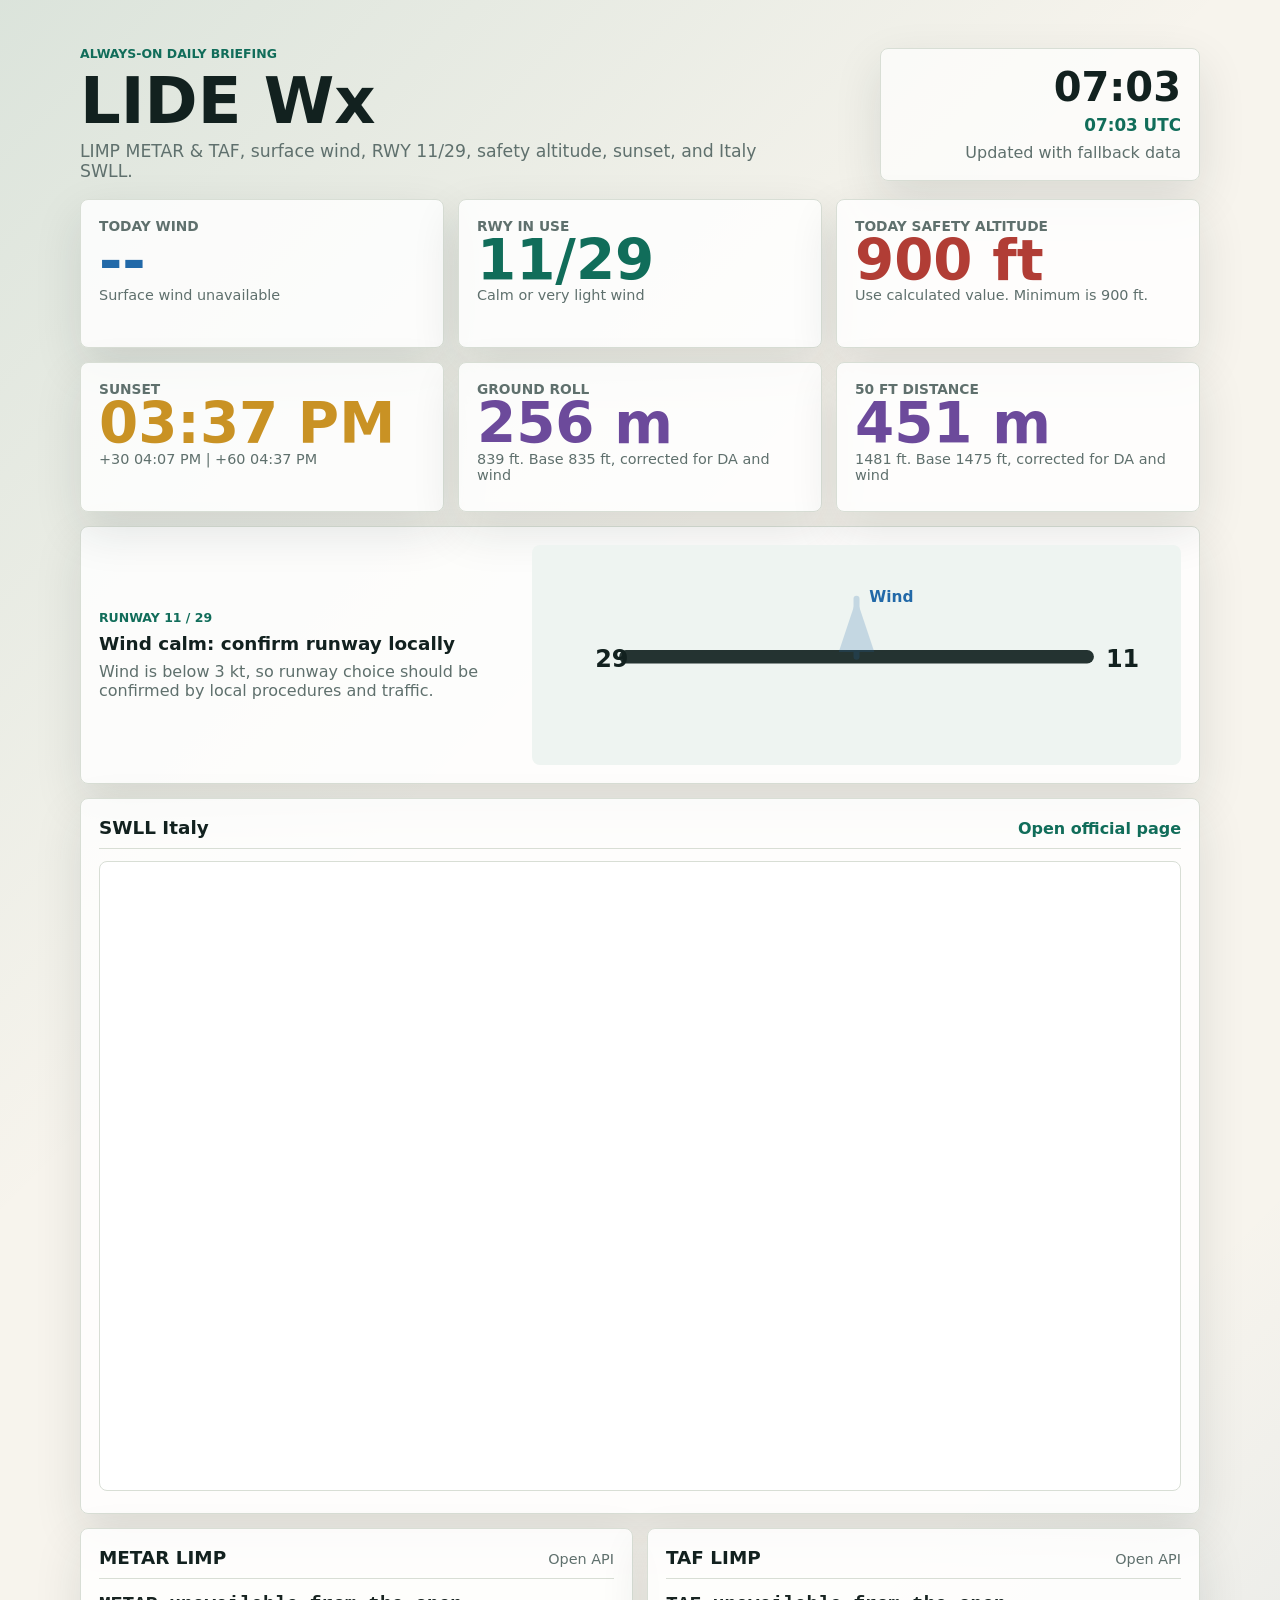
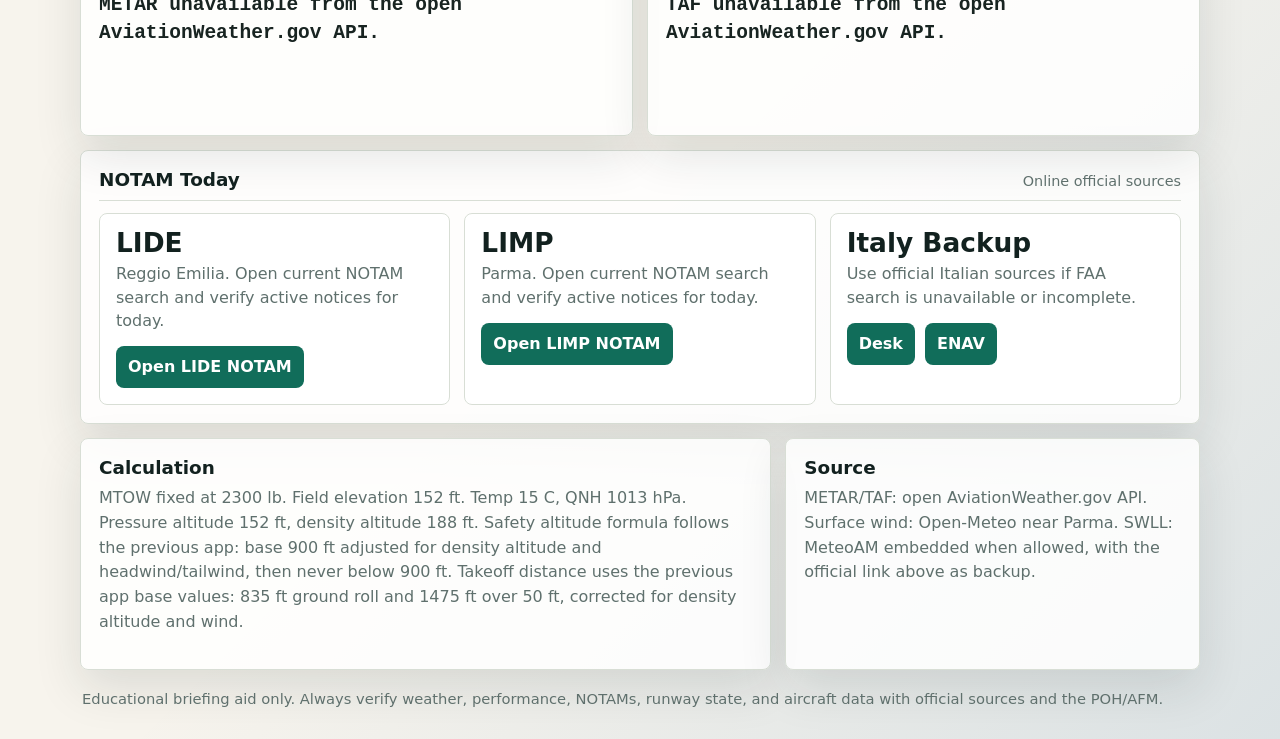
==== index.html @ b35f305c "Add files via upload" ====
<!doctype html>
<html lang="en">
<head>
  <meta charset="utf-8">
  <meta name="viewport" content="width=device-width, initial-scale=1">
  <title>LIDE Wx</title>
  <link rel="stylesheet" href="styles.css">
</head>
<body>
  <main class="app-shell">
    <header class="hero">
      <div>
        <p class="eyebrow">Always-on daily briefing</p>
        <h1>LIDE Wx</h1>
        <p class="subhead">LIMP METAR & TAF, surface wind, RWY 11/29, safety altitude, sunset, and Italy SWLL.</p>
      </div>
      <div class="status-panel" aria-live="polite">
        <span id="clock">--:--</span>
        <span id="utcClock">--:-- UTC</span>
        <span id="refreshStatus">Loading briefing...</span>
      </div>
    </header>

    <section class="tiles" aria-label="Main briefing data">
      <article class="tile wind-tile">
        <div class="tile-label">Today Wind</div>
        <div class="big-number" id="windValue">--</div>
        <div class="tile-detail" id="windDetail">Surface wind near Parma</div>
      </article>

      <article class="tile runway-tile">
        <div class="tile-label">RWY In Use</div>
        <div class="big-number" id="runwayValue">--</div>
        <div class="tile-detail" id="runwayDetail">Based on headwind component</div>
      </article>

      <article class="tile safety-tile">
        <div class="tile-label">Today Safety Altitude</div>
        <div class="big-number" id="safetyValue">--</div>
        <div class="tile-detail" id="safetyDetail">Minimum 900 ft AGL at MTOW</div>
      </article>

      <article class="tile sunset-tile">
        <div class="tile-label">Sunset</div>
        <div class="big-number" id="sunsetValue">--:--</div>
        <div class="tile-detail" id="sunsetDetail">LIDE local time</div>
      </article>

      <article class="tile distance-tile">
        <div class="tile-label">Ground Roll</div>
        <div class="big-number" id="groundRollValue">--</div>
        <div class="tile-detail" id="groundRollDetail">Corrected takeoff roll</div>
      </article>

      <article class="tile distance-tile">
        <div class="tile-label">50 ft Distance</div>
        <div class="big-number" id="fiftyFtValue">--</div>
        <div class="tile-detail" id="fiftyFtDetail">Corrected obstacle distance</div>
      </article>
    </section>

    <section class="runway-band" aria-label="Runway wind visual">
      <div class="runway-copy">
        <p class="eyebrow">Runway 11 / 29</p>
        <h2 id="runwayAdvice">Waiting for wind</h2>
        <p id="componentText">Headwind and crosswind components will appear here.</p>
      </div>
      <svg class="runway-svg" viewBox="0 0 760 220" role="img" aria-labelledby="runwaySvgTitle">
        <title id="runwaySvgTitle">Runway 11 and 29 orientation diagram</title>
        <defs>
          <marker id="arrow" markerWidth="12" markerHeight="12" refX="9" refY="3" orient="auto" markerUnits="strokeWidth">
            <path d="M0,0 L0,6 L9,3 z"></path>
          </marker>
        </defs>
        <line class="runway-line" x1="110" y1="112" x2="650" y2="112"></line>
        <text class="runway-end" x="74" y="124">29</text>
        <text class="runway-end" x="672" y="124">11</text>
        <line class="wind-arrow" id="windArrow" x1="380" y1="112" x2="380" y2="44"></line>
        <text class="wind-label" id="windSvgLabel" x="395" y="48">Wind</text>
      </svg>
    </section>

    <section class="swll-panel" aria-label="SWLL Italy">
      <div class="panel-header">
        <h2>SWLL Italy</h2>
        <a href="https://www.meteoam.it/it/swll" target="_blank" rel="noopener">Open official page</a>
      </div>
      <iframe
        id="swllFrame"
        title="MeteoAM SWLL Italy"
        src="https://www.meteoam.it/it/swll"
        loading="lazy"
      ></iframe>
    </section>

    <section class="weather-grid">
      <article class="weather-panel">
        <div class="panel-header">
          <h2>METAR LIMP</h2>
          <span id="metarAge">Open API</span>
        </div>
        <pre id="metarText">Loading METAR...</pre>
      </article>

      <article class="weather-panel">
        <div class="panel-header">
          <h2>TAF LIMP</h2>
          <span id="tafAge">Open API</span>
        </div>
        <pre id="tafText">Loading TAF...</pre>
      </article>
    </section>

    <section class="notam-panel" aria-label="NOTAM LIDE and LIMP">
      <div class="panel-header">
        <h2>NOTAM Today</h2>
        <span id="notamUpdated">Online official sources</span>
      </div>
      <div class="notam-grid">
        <article class="notam-card">
          <h3>LIDE</h3>
          <p>Reggio Emilia. Open current NOTAM search and verify active notices for today.</p>
          <a href="https://notams.aim.faa.gov/notamSearch/?actionType=notamRetrievalByICAOs&formatType=ICAO&method=displayByICAOs&reportType=REPORT&retrieveLocId=LIDE" target="_blank" rel="noopener">Open LIDE NOTAM</a>
        </article>
        <article class="notam-card">
          <h3>LIMP</h3>
          <p>Parma. Open current NOTAM search and verify active notices for today.</p>
          <a href="https://notams.aim.faa.gov/notamSearch/?actionType=notamRetrievalByICAOs&formatType=ICAO&method=displayByICAOs&reportType=REPORT&retrieveLocId=LIMP" target="_blank" rel="noopener">Open LIMP NOTAM</a>
        </article>
        <article class="notam-card">
          <h3>Italy Backup</h3>
          <p>Use official Italian sources if FAA search is unavailable or incomplete.</p>
          <div class="link-row">
            <a href="https://www.deskaeronautico.it/cerca-notam/" target="_blank" rel="noopener">Desk</a>
            <a href="https://www.enav.it" target="_blank" rel="noopener">ENAV</a>
          </div>
        </article>
      </div>
    </section>

    <section class="details">
      <article>
        <h2>Calculation</h2>
        <p id="calcText">Waiting for weather data.</p>
      </article>
      <article>
        <h2>Source</h2>
        <p>METAR/TAF: open AviationWeather.gov API. Surface wind: Open-Meteo near Parma. SWLL: MeteoAM embedded when allowed, with the official link above as backup.</p>
      </article>
    </section>

    <footer>
      Educational briefing aid only. Always verify weather, performance, NOTAMs, runway state, and aircraft data with official sources and the POH/AFM.
    </footer>
  </main>

  <script src="app.js"></script>
</body>
</html>
---- styles.css ----
:root {
  color-scheme: light;
  --ink: #12211f;
  --muted: #5f706d;
  --paper: #f7f4ed;
  --panel: #ffffff;
  --line: #d8ded5;
  --green: #116d5a;
  --blue: #2269a8;
  --red: #b13d35;
  --gold: #c99224;
  --shadow: 0 18px 48px rgba(27, 43, 40, 0.12);
}

* {
  box-sizing: border-box;
}

body {
  margin: 0;
  min-height: 100vh;
  background:
    linear-gradient(135deg, rgba(17, 109, 90, 0.12), transparent 34%),
    linear-gradient(315deg, rgba(34, 105, 168, 0.13), transparent 32%),
    var(--paper);
  color: var(--ink);
  font-family: Inter, ui-sans-serif, system-ui, -apple-system, BlinkMacSystemFont, "Segoe UI", sans-serif;
}

.app-shell {
  width: min(1120px, calc(100% - 28px));
  margin: 0 auto;
  padding: 22px 0 28px;
}

.hero {
  min-height: 128px;
  display: grid;
  grid-template-columns: 1fr minmax(230px, 320px);
  gap: 18px;
  align-items: end;
  padding: 24px 0 18px;
}

.eyebrow {
  margin: 0 0 8px;
  color: var(--green);
  font-size: 0.78rem;
  font-weight: 800;
  letter-spacing: 0;
  text-transform: uppercase;
}

h1,
h2,
p {
  margin-top: 0;
}

h1 {
  margin-bottom: 8px;
  font-size: clamp(2.1rem, 5vw, 4.4rem);
  line-height: 1;
  letter-spacing: 0;
}

h2 {
  margin-bottom: 8px;
  font-size: 1.15rem;
}

.subhead {
  max-width: 690px;
  margin-bottom: 0;
  color: var(--muted);
  font-size: 1.08rem;
}

.status-panel {
  display: grid;
  gap: 8px;
  justify-items: end;
  padding: 18px;
  border: 1px solid var(--line);
  border-radius: 8px;
  background: rgba(255, 255, 255, 0.68);
  box-shadow: var(--shadow);
}

#clock {
  font-size: 2.5rem;
  font-weight: 850;
  line-height: 1;
}

#utcClock {
  color: var(--green);
  font-size: 1.05rem;
  font-weight: 850;
}

#refreshStatus {
  color: var(--muted);
  text-align: right;
}

.tiles {
  display: grid;
  grid-template-columns: repeat(3, minmax(0, 1fr));
  gap: 14px;
}

.tile,
.weather-panel,
.details article,
.runway-band,
.swll-panel {
  border: 1px solid var(--line);
  border-radius: 8px;
  background: rgba(255, 255, 255, 0.84);
  box-shadow: var(--shadow);
}

.tile {
  min-height: 148px;
  display: grid;
  align-content: space-between;
  padding: 18px;
  overflow-wrap: anywhere;
}

.tile-label {
  color: var(--muted);
  font-size: 0.86rem;
  font-weight: 800;
  text-transform: uppercase;
}

.big-number,
.big-link {
  display: block;
  color: var(--ink);
  font-size: clamp(2.4rem, 4.4vw, 4.15rem);
  font-weight: 900;
  line-height: 0.95;
  letter-spacing: 0;
  text-decoration: none;
  white-space: nowrap;
  overflow-wrap: normal;
}

.wind-tile .big-number {
  color: var(--blue);
}

.runway-tile .big-number {
  color: var(--green);
}

.safety-tile .big-number {
  color: var(--red);
}

.sunset-tile .big-number {
  color: var(--gold);
}

.distance-tile .big-number {
  color: #6c4a9b;
  font-size: clamp(2.4rem, 4.4vw, 4.15rem);
}

.tile-detail {
  min-height: 42px;
  color: var(--muted);
  font-size: 0.9rem;
}

.runway-band {
  display: grid;
  grid-template-columns: minmax(260px, 0.78fr) 1.22fr;
  gap: 18px;
  align-items: center;
  margin-top: 14px;
  padding: 18px;
}

.runway-copy p:last-child {
  margin-bottom: 0;
  color: var(--muted);
}

.runway-svg {
  width: 100%;
  height: 220px;
  border-radius: 8px;
  background: #eef4f1;
}

.runway-line {
  stroke: #243331;
  stroke-width: 16;
  stroke-linecap: round;
}

.runway-end {
  fill: var(--ink);
  font-size: 28px;
  font-weight: 900;
}

.wind-arrow {
  stroke: var(--blue);
  stroke-width: 7;
  stroke-linecap: round;
  marker-end: url(#arrow);
  transform-origin: 380px 112px;
  transition: transform 180ms ease, opacity 180ms ease;
}

.wind-label {
  fill: var(--blue);
  font-size: 18px;
  font-weight: 850;
}

#arrow path {
  fill: var(--blue);
}

.weather-grid {
  display: grid;
  grid-template-columns: 1fr 1fr;
  gap: 14px;
  margin-top: 14px;
}

.weather-panel,
.swll-panel,
.notam-panel {
  padding: 18px;
  min-width: 0;
}

.swll-panel,
.notam-panel {
  margin-top: 14px;
}

.notam-panel,
.notam-card {
  border: 1px solid var(--line);
  border-radius: 8px;
  background: rgba(255, 255, 255, 0.84);
  box-shadow: var(--shadow);
}

.notam-grid {
  display: grid;
  grid-template-columns: repeat(3, minmax(0, 1fr));
  gap: 14px;
}

.notam-card {
  padding: 16px;
  box-shadow: none;
}

.notam-card h3 {
  margin: 0 0 6px;
  font-size: 1.65rem;
  line-height: 1;
}

.notam-card p {
  margin-bottom: 14px;
  color: var(--muted);
  line-height: 1.45;
}

.notam-card a {
  display: inline-flex;
  min-height: 42px;
  align-items: center;
  justify-content: center;
  padding: 9px 12px;
  border-radius: 8px;
  background: var(--green);
  color: #fff;
  font-weight: 850;
  text-decoration: none;
}

.link-row {
  display: flex;
  flex-wrap: wrap;
  gap: 10px;
}

.panel-header {
  display: flex;
  align-items: baseline;
  justify-content: space-between;
  gap: 12px;
  border-bottom: 1px solid var(--line);
  padding-bottom: 10px;
  margin-bottom: 12px;
}

.panel-header h2 {
  margin: 0;
}

.panel-header span {
  color: var(--muted);
  font-size: 0.9rem;
  white-space: nowrap;
}

.panel-header a {
  color: var(--green);
  font-weight: 800;
  text-decoration: none;
  white-space: nowrap;
}

iframe {
  width: 100%;
  height: min(70vh, 720px);
  border: 1px solid var(--line);
  border-radius: 8px;
  background: #fff;
}

pre {
  min-height: 126px;
  margin: 0;
  color: #182421;
  font: 800 1.22rem/1.45 ui-monospace, SFMono-Regular, Menlo, Consolas, monospace;
  white-space: pre-wrap;
  overflow-wrap: anywhere;
}

.details {
  display: grid;
  grid-template-columns: 1.25fr 0.75fr;
  gap: 14px;
  margin-top: 14px;
}

.details article {
  padding: 18px;
}

.details p,
footer {
  color: var(--muted);
  line-height: 1.55;
}

footer {
  padding: 18px 2px 0;
  font-size: 0.92rem;
}

@media (max-width: 920px) {
  .hero,
  .runway-band,
  .weather-grid,
  .details,
  .notam-grid {
    grid-template-columns: 1fr;
  }

  .status-panel {
    justify-items: start;
  }

  #refreshStatus {
    text-align: left;
  }

  .tiles {
    grid-template-columns: repeat(2, minmax(0, 1fr));
  }
}

@media (max-width: 560px) {
  .app-shell {
    width: min(100% - 18px, 1180px);
    padding-top: 12px;
  }

  .tiles {
    grid-template-columns: 1fr;
  }

  .tile {
    min-height: 158px;
  }

  pre {
    font-size: 1rem;
  }
}
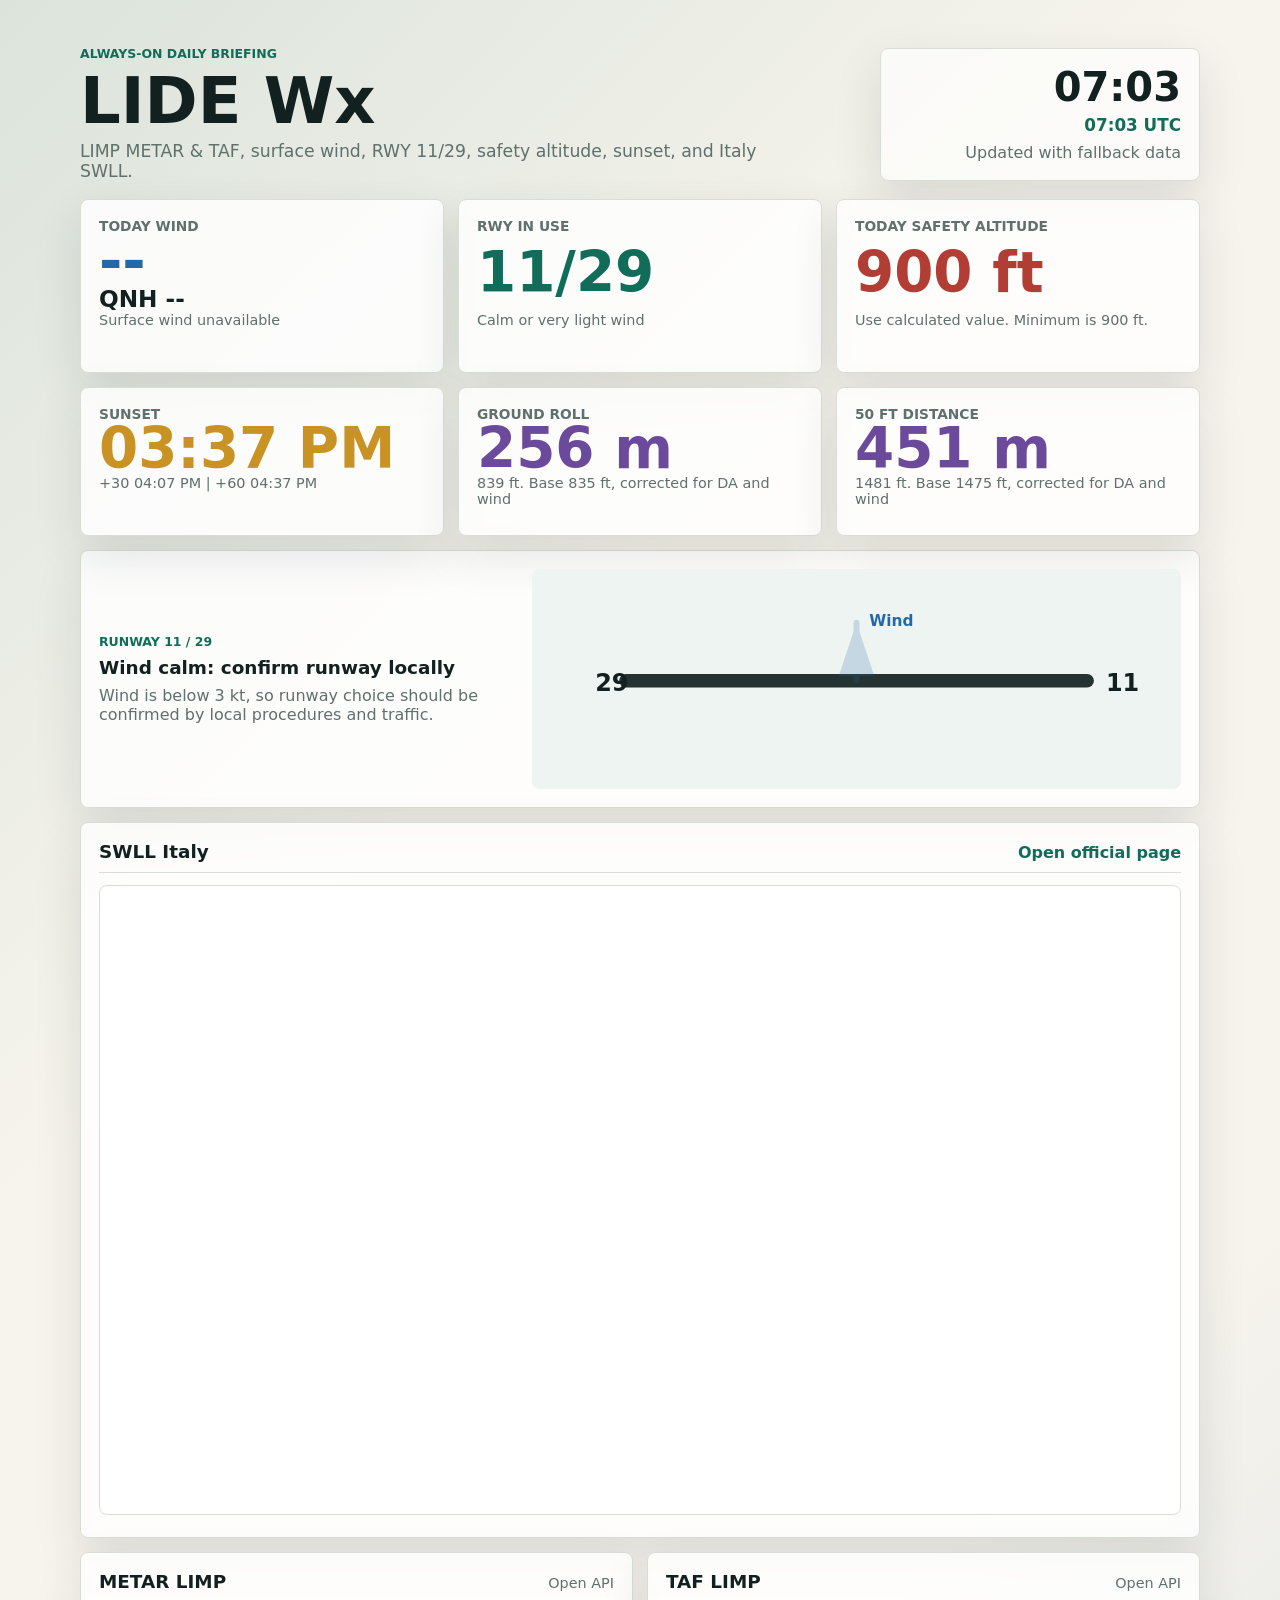
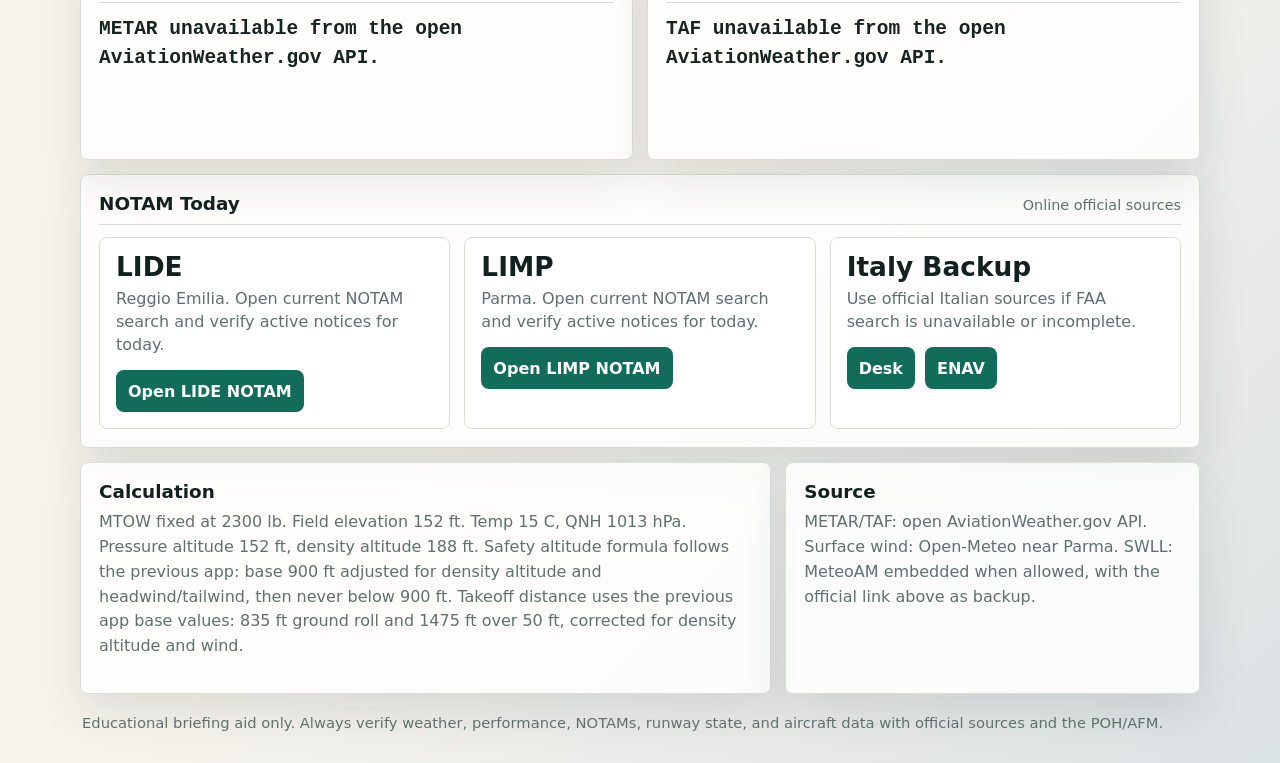
==== commit 909430c9: "Add files via upload" ====
--- a/index.html
+++ b/index.html
@@ -25,6 +25,7 @@
       <article class="tile wind-tile">
         <div class="tile-label">Today Wind</div>
         <div class="big-number" id="windValue">--</div>
+        <div class="qnh-line" id="qnhValue">QNH --</div>
         <div class="tile-detail" id="windDetail">Surface wind near Parma</div>
       </article>
 
--- a/styles.css
+++ b/styles.css
@@ -153,6 +153,13 @@
   color: var(--blue);
 }
 
+.qnh-line {
+  color: var(--ink);
+  font-size: 1.45rem;
+  font-weight: 900;
+  line-height: 1.05;
+}
+
 .runway-tile .big-number {
   color: var(--green);
 }
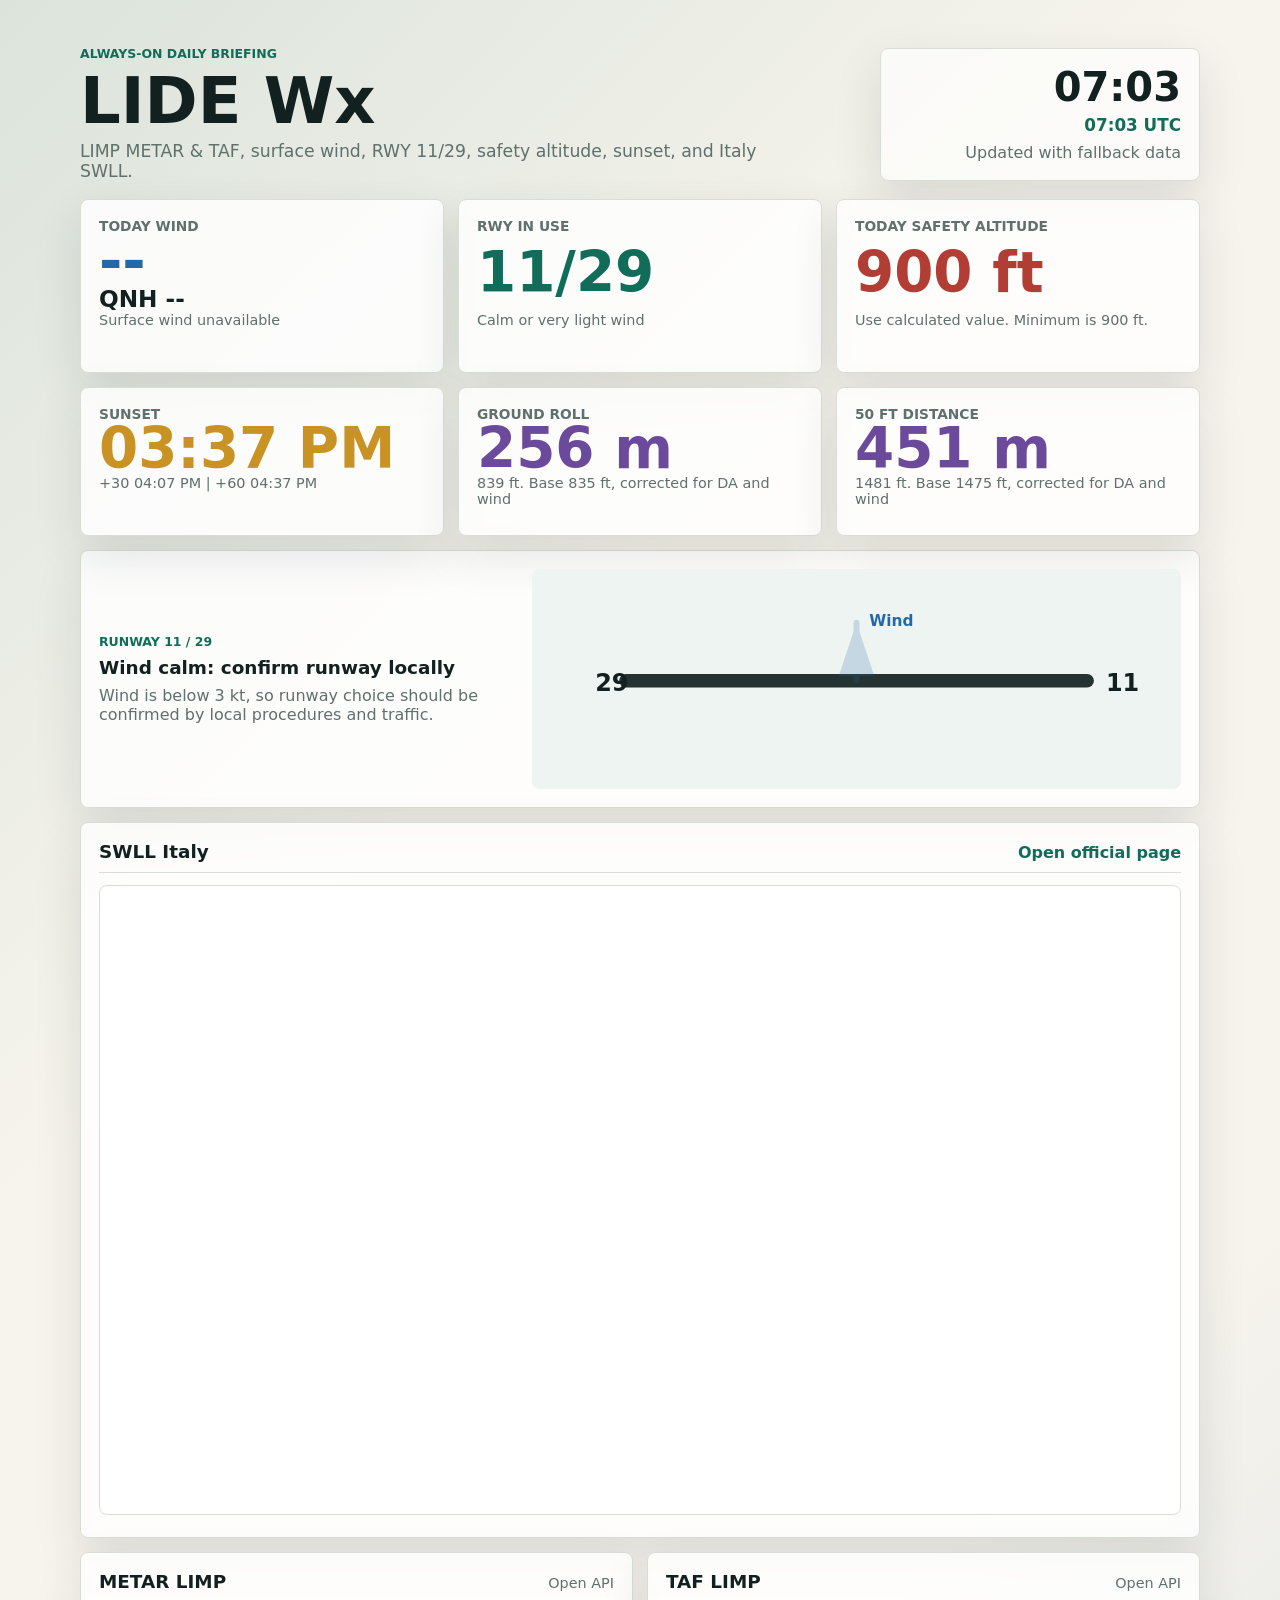
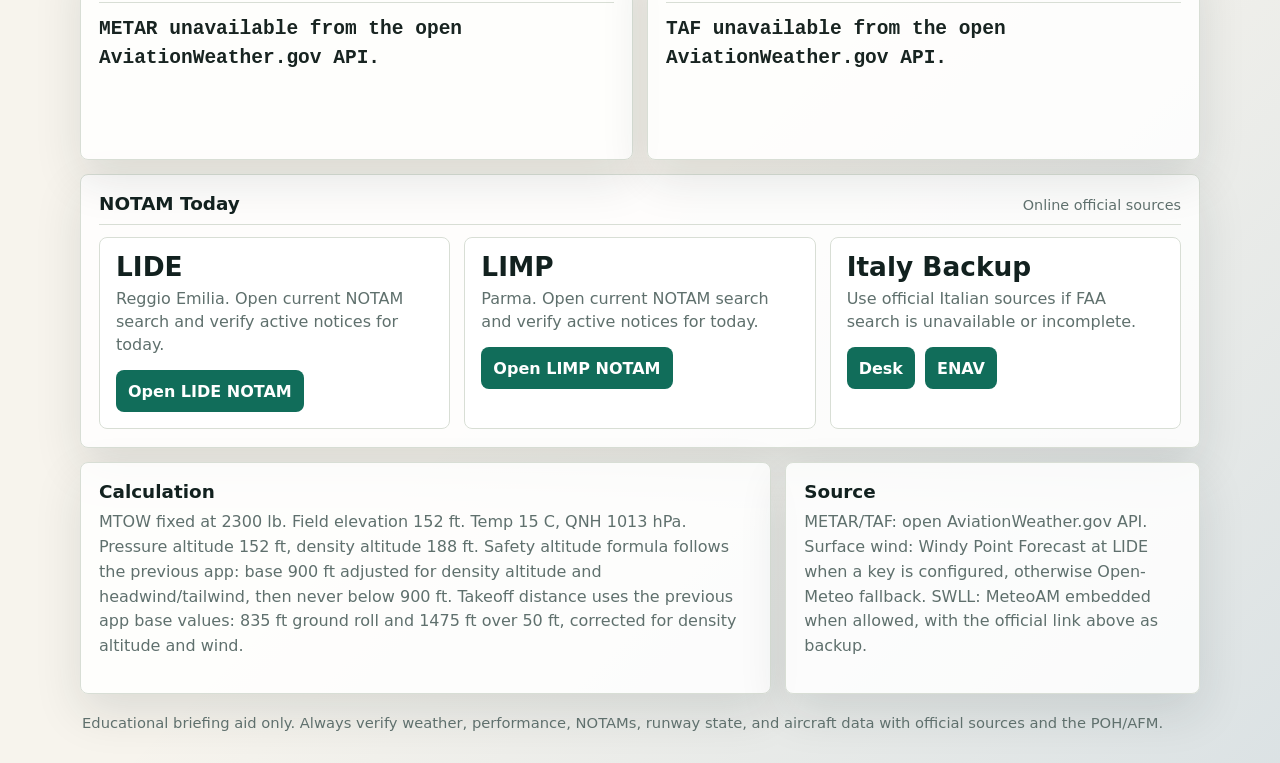
==== commit 609073c5: "Add files via upload" ====
--- a/index.html
+++ b/index.html
@@ -26,7 +26,7 @@
         <div class="tile-label">Today Wind</div>
         <div class="big-number" id="windValue">--</div>
         <div class="qnh-line" id="qnhValue">QNH --</div>
-        <div class="tile-detail" id="windDetail">Surface wind near Parma</div>
+        <div class="tile-detail" id="windDetail">Surface wind at LIDE</div>
       </article>
 
       <article class="tile runway-tile">
@@ -146,7 +146,7 @@
       </article>
       <article>
         <h2>Source</h2>
-        <p>METAR/TAF: open AviationWeather.gov API. Surface wind: Open-Meteo near Parma. SWLL: MeteoAM embedded when allowed, with the official link above as backup.</p>
+        <p>METAR/TAF: open AviationWeather.gov API. Surface wind: Windy Point Forecast at LIDE when a key is configured, otherwise Open-Meteo fallback. SWLL: MeteoAM embedded when allowed, with the official link above as backup.</p>
       </article>
     </section>
 
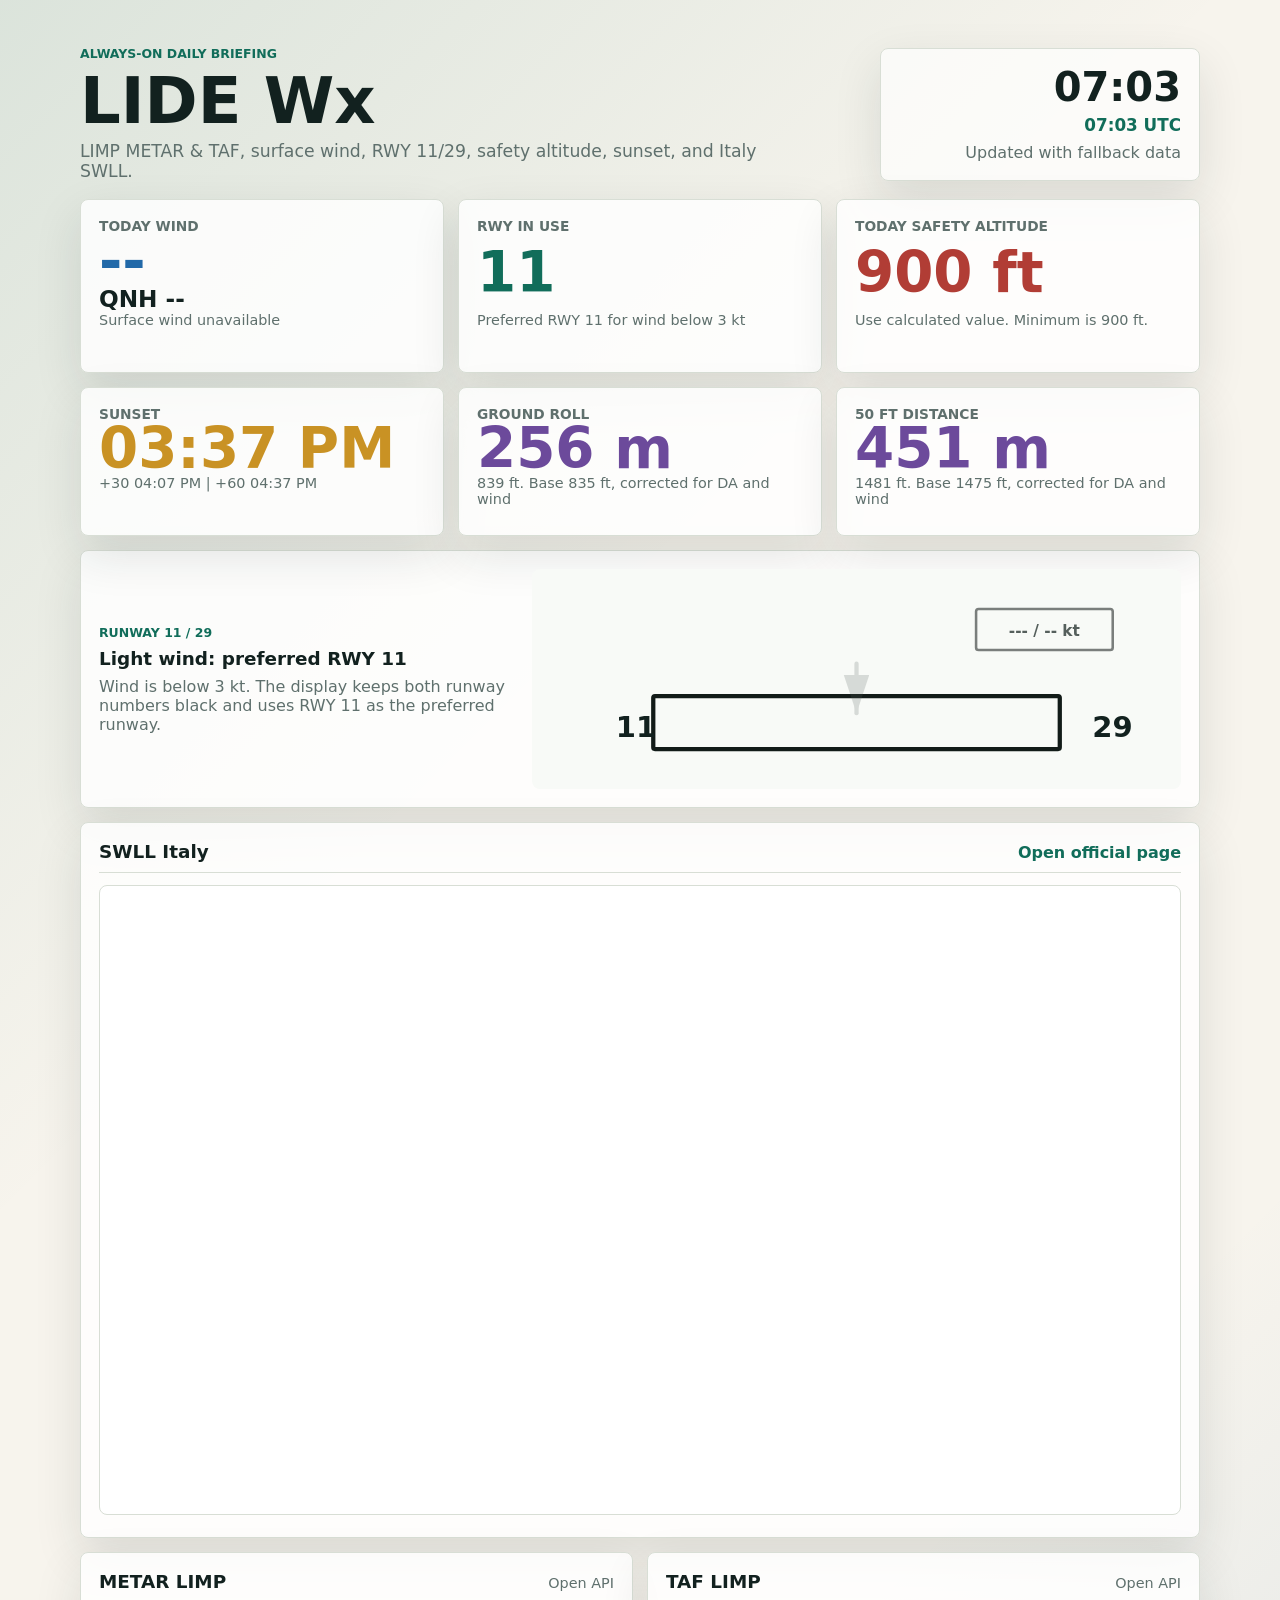
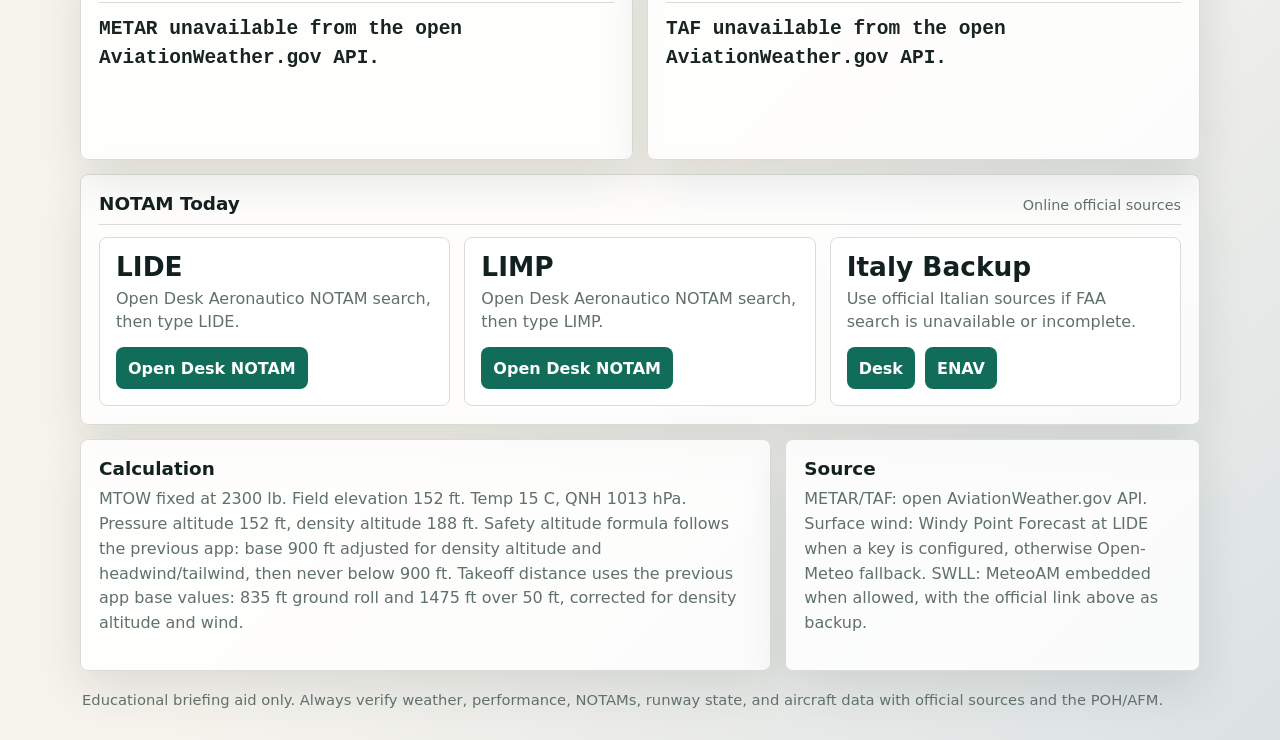
==== commit 113c88d4: "Add files via upload" ====
--- a/index.html
+++ b/index.html
@@ -73,11 +73,14 @@
             <path d="M0,0 L0,6 L9,3 z"></path>
           </marker>
         </defs>
-        <line class="runway-line" x1="110" y1="112" x2="650" y2="112"></line>
-        <text class="runway-end" x="74" y="124">29</text>
-        <text class="runway-end" x="672" y="124">11</text>
-        <line class="wind-arrow" id="windArrow" x1="380" y1="112" x2="380" y2="44"></line>
-        <text class="wind-label" id="windSvgLabel" x="395" y="48">Wind</text>
+        <rect class="runway-box" x="142" y="130" width="476" height="62"></rect>
+        <text class="runway-end runway-11" id="svgRwy11" x="98" y="178">11</text>
+        <text class="runway-end runway-29" id="svgRwy29" x="656" y="178">29</text>
+        <g class="wind-vector" id="windVector">
+          <line class="wind-arrow" x1="380" y1="92" x2="380" y2="150"></line>
+        </g>
+        <rect class="wind-report-box" x="520" y="28" width="160" height="48"></rect>
+        <text class="wind-label" id="windSvgLabel" x="600" y="60">Wind</text>
       </svg>
     </section>
 
@@ -120,13 +123,13 @@
       <div class="notam-grid">
         <article class="notam-card">
           <h3>LIDE</h3>
-          <p>Reggio Emilia. Open current NOTAM search and verify active notices for today.</p>
-          <a href="https://notams.aim.faa.gov/notamSearch/?actionType=notamRetrievalByICAOs&formatType=ICAO&method=displayByICAOs&reportType=REPORT&retrieveLocId=LIDE" target="_blank" rel="noopener">Open LIDE NOTAM</a>
+          <p>Open Desk Aeronautico NOTAM search, then type LIDE.</p>
+          <a href="https://www.deskaeronautico.it/cerca-notam/" target="_blank" rel="noopener">Open Desk NOTAM</a>
         </article>
         <article class="notam-card">
           <h3>LIMP</h3>
-          <p>Parma. Open current NOTAM search and verify active notices for today.</p>
-          <a href="https://notams.aim.faa.gov/notamSearch/?actionType=notamRetrievalByICAOs&formatType=ICAO&method=displayByICAOs&reportType=REPORT&retrieveLocId=LIMP" target="_blank" rel="noopener">Open LIMP NOTAM</a>
+          <p>Open Desk Aeronautico NOTAM search, then type LIMP.</p>
+          <a href="https://www.deskaeronautico.it/cerca-notam/" target="_blank" rel="noopener">Open Desk NOTAM</a>
         </article>
         <article class="notam-card">
           <h3>Italy Backup</h3>
--- a/styles.css
+++ b/styles.css
@@ -201,38 +201,55 @@
   width: 100%;
   height: 220px;
   border-radius: 8px;
-  background: #eef4f1;
-}
-
-.runway-line {
-  stroke: #243331;
-  stroke-width: 16;
-  stroke-linecap: round;
+  background: #f8faf7;
+}
+
+.runway-box {
+  fill: transparent;
+  stroke: #121b18;
+  stroke-width: 5;
+  rx: 2;
 }
 
 .runway-end {
   fill: var(--ink);
-  font-size: 28px;
+  font-size: 34px;
   font-weight: 900;
 }
 
+.runway-end.is-active {
+  fill: var(--green);
+}
+
+.wind-vector {
+  opacity: 0.22;
+  transform-origin: 380px 150px;
+  transition: transform 180ms ease, opacity 180ms ease;
+}
+
 .wind-arrow {
-  stroke: var(--blue);
-  stroke-width: 7;
+  stroke: #555f5c;
+  stroke-width: 5;
   stroke-linecap: round;
   marker-end: url(#arrow);
-  transform-origin: 380px 112px;
-  transition: transform 180ms ease, opacity 180ms ease;
 }
 
 .wind-label {
-  fill: var(--blue);
+  fill: #555f5c;
   font-size: 18px;
   font-weight: 850;
+  text-anchor: middle;
+}
+
+.wind-report-box {
+  fill: transparent;
+  stroke: #7a7e7c;
+  stroke-width: 3;
+  rx: 3;
 }
 
 #arrow path {
-  fill: var(--blue);
+  fill: #555f5c;
 }
 
 .weather-grid {
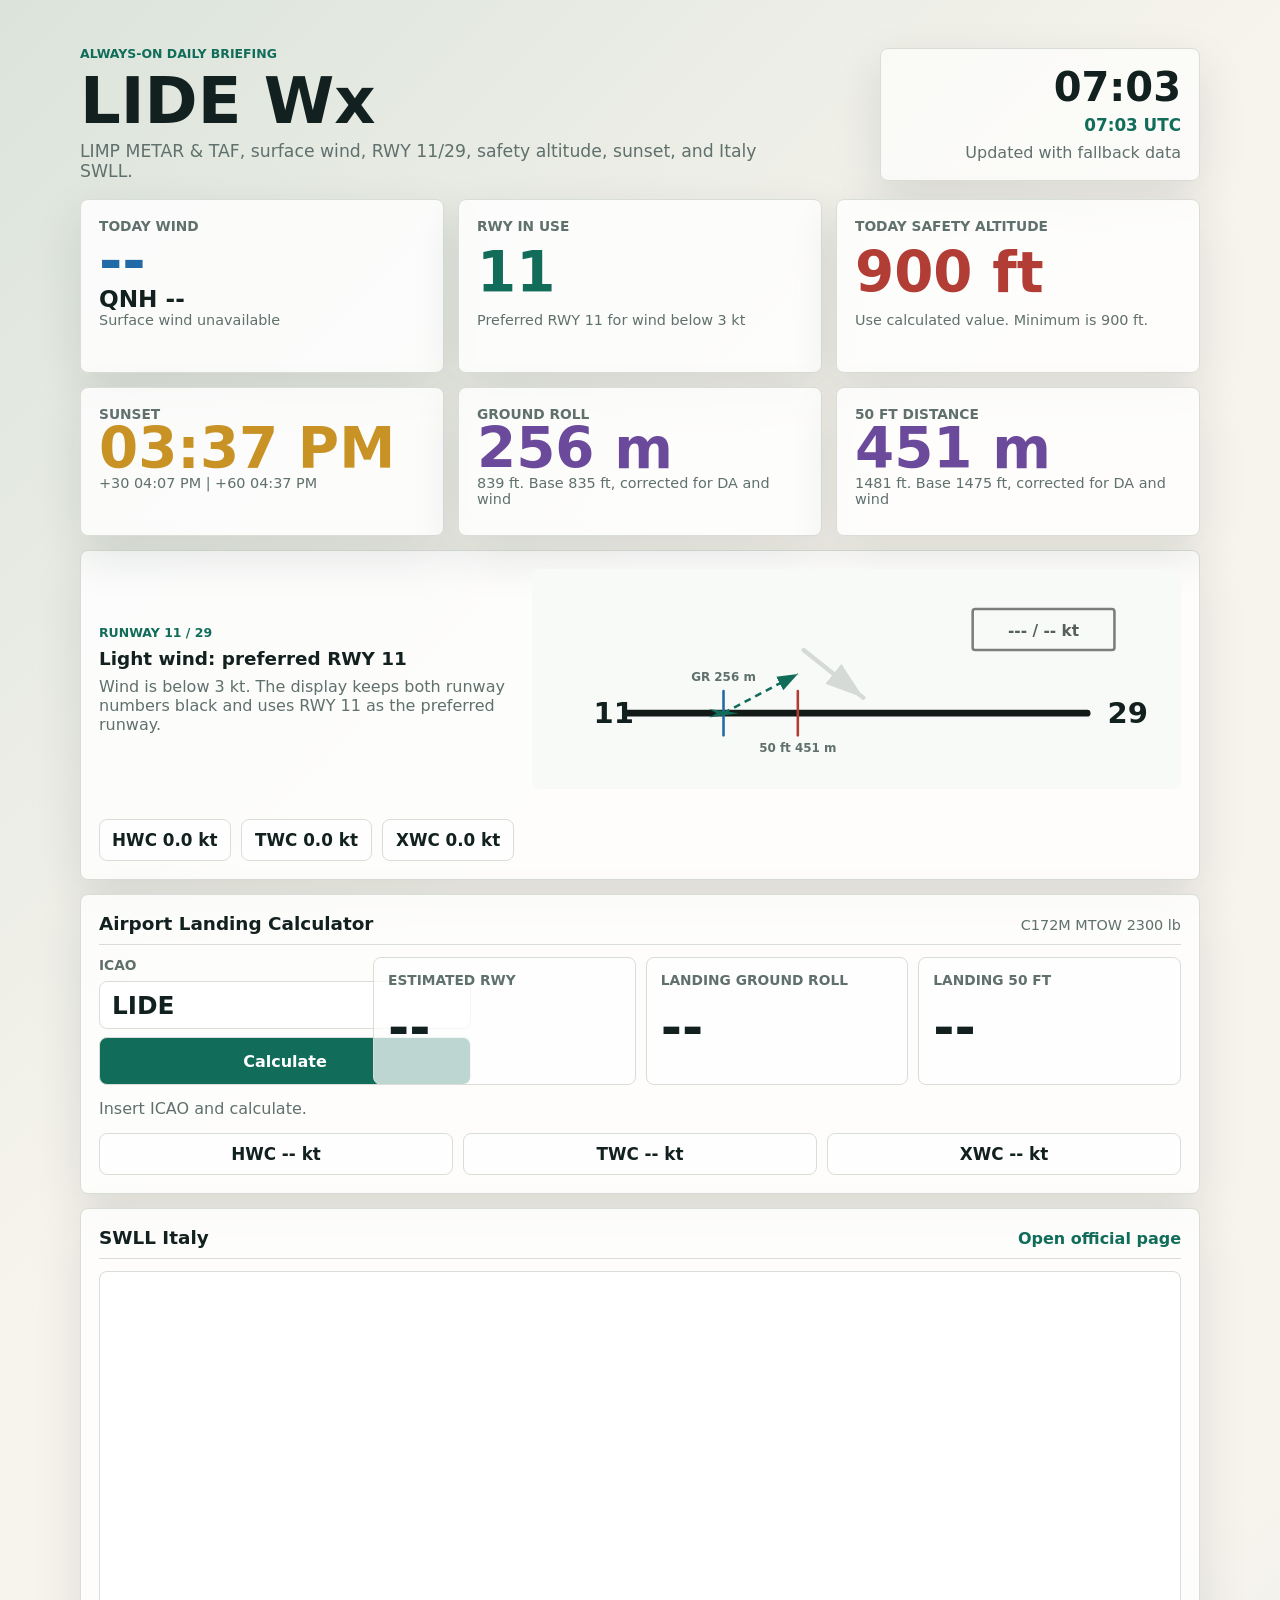
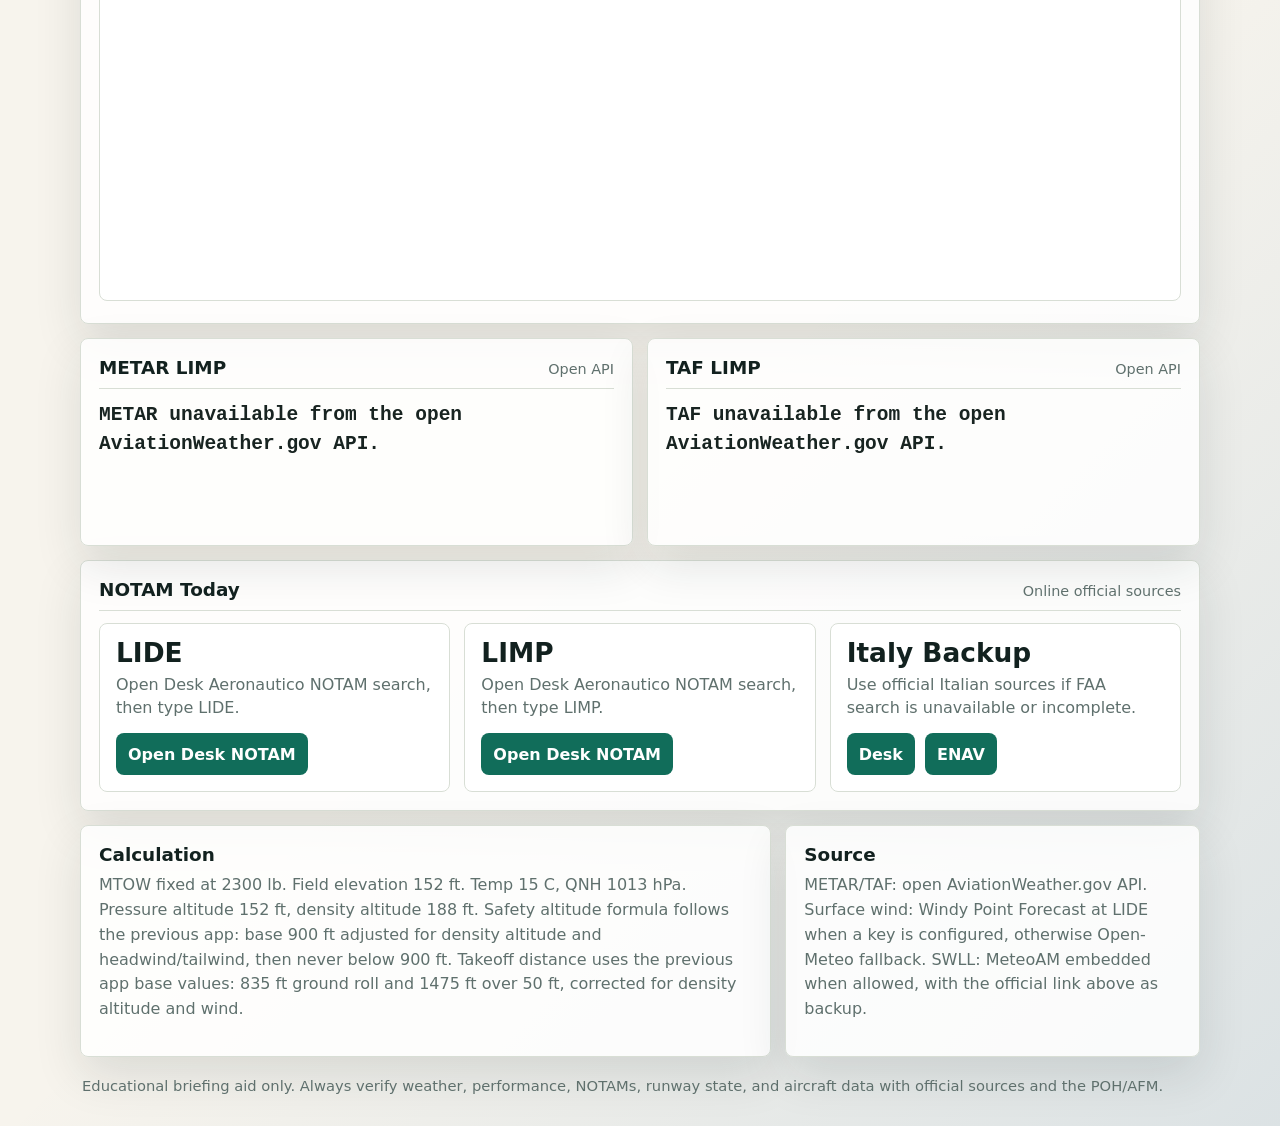
==== commit ecf48358: "Add files via upload" ====
--- a/index.html
+++ b/index.html
@@ -72,16 +72,68 @@
           <marker id="arrow" markerWidth="12" markerHeight="12" refX="9" refY="3" orient="auto" markerUnits="strokeWidth">
             <path d="M0,0 L0,6 L9,3 z"></path>
           </marker>
+          <marker id="climbArrow" markerWidth="10" markerHeight="10" refX="8" refY="3" orient="auto" markerUnits="strokeWidth">
+            <path d="M0,0 L0,6 L8,3 z"></path>
+          </marker>
         </defs>
-        <rect class="runway-box" x="142" y="130" width="476" height="62"></rect>
-        <text class="runway-end runway-11" id="svgRwy11" x="98" y="178">11</text>
-        <text class="runway-end runway-29" id="svgRwy29" x="656" y="178">29</text>
+        <line class="runway-line" x1="110" y1="150" x2="650" y2="150"></line>
+        <text class="runway-end runway-11" id="svgRwy11" x="72" y="162">11</text>
+        <text class="runway-end runway-29" id="svgRwy29" x="674" y="162">29</text>
         <g class="wind-vector" id="windVector">
-          <line class="wind-arrow" x1="380" y1="92" x2="380" y2="150"></line>
+          <line class="wind-arrow" x1="318" y1="76" x2="388" y2="132"></line>
         </g>
-        <rect class="wind-report-box" x="520" y="28" width="160" height="48"></rect>
-        <text class="wind-label" id="windSvgLabel" x="600" y="60">Wind</text>
+        <g id="takeoffMarkers">
+          <line class="distance-marker ground-marker" id="groundRollMarker" x1="240" y1="124" x2="240" y2="176"></line>
+          <text class="distance-label" id="groundRollSvgLabel" x="240" y="112">GR -- m</text>
+          <line class="distance-marker fifty-marker" id="fiftyFtMarker" x1="376" y1="124" x2="376" y2="176"></line>
+          <text class="distance-label" id="fiftyFtSvgLabel" x="376" y="196">50 ft -- m</text>
+          <line class="climb-line" id="climbLine" x1="240" y1="150" x2="376" y2="100"></line>
+          <g class="airplane-icon" id="airplaneIcon" transform="translate(240 150)">
+            <path d="M-17,5 L18,0 L-17,-5 L-8,0 Z"></path>
+          </g>
+        </g>
+        <rect class="wind-report-box" x="516" y="28" width="166" height="48"></rect>
+        <text class="wind-label" id="windSvgLabel" x="599" y="60">Wind</text>
       </svg>
+      <div class="component-row" aria-label="Runway wind components">
+        <span id="hwcValue">HWC -- kt</span>
+        <span id="twcValue">TWC -- kt</span>
+        <span id="xwcValue">XWC -- kt</span>
+      </div>
+    </section>
+
+    <section class="airport-tool" aria-label="Airport landing calculator">
+      <div class="panel-header">
+        <h2>Airport Landing Calculator</h2>
+        <span>C172M MTOW 2300 lb</span>
+      </div>
+      <div class="airport-tool-grid">
+        <div class="airport-input-row">
+          <label for="airportIcao">ICAO</label>
+          <input id="airportIcao" type="text" value="LIDE" maxlength="4" autocomplete="off">
+          <button id="airportCalcButton" type="button">Calculate</button>
+        </div>
+        <div class="airport-result-main">
+          <div>
+            <p class="tile-label">Estimated RWY</p>
+            <strong id="airportRunwayValue">--</strong>
+          </div>
+          <div>
+            <p class="tile-label">Landing Ground Roll</p>
+            <strong id="airportLandingRollValue">--</strong>
+          </div>
+          <div>
+            <p class="tile-label">Landing 50 ft</p>
+            <strong id="airportLanding50Value">--</strong>
+          </div>
+        </div>
+      </div>
+      <div class="airport-result-detail" id="airportWeatherValue">Insert ICAO and calculate.</div>
+      <div class="component-row airport-components">
+        <span id="airportHwcValue">HWC -- kt</span>
+        <span id="airportTwcValue">TWC -- kt</span>
+        <span id="airportXwcValue">XWC -- kt</span>
+      </div>
     </section>
 
     <section class="swll-panel" aria-label="SWLL Italy">
--- a/styles.css
+++ b/styles.css
@@ -114,7 +114,8 @@
 .weather-panel,
 .details article,
 .runway-band,
-.swll-panel {
+.swll-panel,
+.airport-tool {
   border: 1px solid var(--line);
   border-radius: 8px;
   background: rgba(255, 255, 255, 0.84);
@@ -204,11 +205,10 @@
   background: #f8faf7;
 }
 
-.runway-box {
-  fill: transparent;
+.runway-line {
   stroke: #121b18;
-  stroke-width: 5;
-  rx: 2;
+  stroke-width: 8;
+  stroke-linecap: round;
 }
 
 .runway-end {
@@ -223,7 +223,7 @@
 
 .wind-vector {
   opacity: 0.22;
-  transform-origin: 380px 150px;
+  transform-origin: 388px 132px;
   transition: transform 180ms ease, opacity 180ms ease;
 }
 
@@ -250,6 +250,137 @@
 
 #arrow path {
   fill: #555f5c;
+}
+
+#climbArrow path {
+  fill: var(--green);
+}
+
+.distance-marker {
+  stroke-width: 3;
+  stroke-linecap: round;
+}
+
+.ground-marker {
+  stroke: var(--blue);
+}
+
+.fifty-marker {
+  stroke: var(--red);
+}
+
+.distance-label {
+  fill: var(--muted);
+  font-size: 14px;
+  font-weight: 850;
+  text-anchor: middle;
+}
+
+.climb-line {
+  stroke: var(--green);
+  stroke-width: 3;
+  stroke-dasharray: 8 6;
+  marker-end: url(#climbArrow);
+}
+
+.airplane-icon path {
+  fill: var(--green);
+}
+
+.component-row {
+  display: grid;
+  grid-template-columns: repeat(3, minmax(0, 1fr));
+  gap: 10px;
+  margin-top: 12px;
+}
+
+.component-row span {
+  min-height: 42px;
+  display: inline-flex;
+  align-items: center;
+  justify-content: center;
+  border: 1px solid var(--line);
+  border-radius: 8px;
+  background: rgba(255, 255, 255, 0.72);
+  color: var(--ink);
+  font-size: 1.05rem;
+  font-weight: 900;
+}
+
+.airport-tool {
+  margin-top: 14px;
+  padding: 18px;
+}
+
+.airport-tool-grid {
+  display: grid;
+  grid-template-columns: 260px 1fr;
+  gap: 14px;
+  align-items: stretch;
+}
+
+.airport-input-row {
+  display: grid;
+  grid-template-columns: 1fr;
+  gap: 8px;
+}
+
+.airport-input-row label {
+  color: var(--muted);
+  font-size: 0.86rem;
+  font-weight: 800;
+  text-transform: uppercase;
+}
+
+.airport-input-row input,
+.airport-input-row button {
+  min-height: 48px;
+  border: 1px solid var(--line);
+  border-radius: 8px;
+  font: inherit;
+}
+
+.airport-input-row input {
+  padding: 8px 12px;
+  color: var(--ink);
+  font-size: 1.55rem;
+  font-weight: 900;
+  text-transform: uppercase;
+}
+
+.airport-input-row button {
+  background: var(--green);
+  color: #fff;
+  font-weight: 900;
+  cursor: pointer;
+}
+
+.airport-result-main {
+  display: grid;
+  grid-template-columns: repeat(3, minmax(0, 1fr));
+  gap: 10px;
+}
+
+.airport-result-main > div {
+  min-height: 118px;
+  padding: 14px;
+  border: 1px solid var(--line);
+  border-radius: 8px;
+  background: rgba(255, 255, 255, 0.72);
+}
+
+.airport-result-main strong {
+  display: block;
+  margin-top: 12px;
+  color: var(--ink);
+  font-size: clamp(2rem, 4vw, 3.3rem);
+  line-height: 1;
+}
+
+.airport-result-detail {
+  margin-top: 12px;
+  color: var(--muted);
+  line-height: 1.5;
 }
 
 .weather-grid {
@@ -407,6 +538,11 @@
   .tiles {
     grid-template-columns: repeat(2, minmax(0, 1fr));
   }
+
+  .airport-tool-grid,
+  .airport-result-main {
+    grid-template-columns: 1fr;
+  }
 }
 
 @media (max-width: 560px) {
@@ -426,4 +562,8 @@
   pre {
     font-size: 1rem;
   }
-}
+
+  .component-row {
+    grid-template-columns: 1fr;
+  }
+}
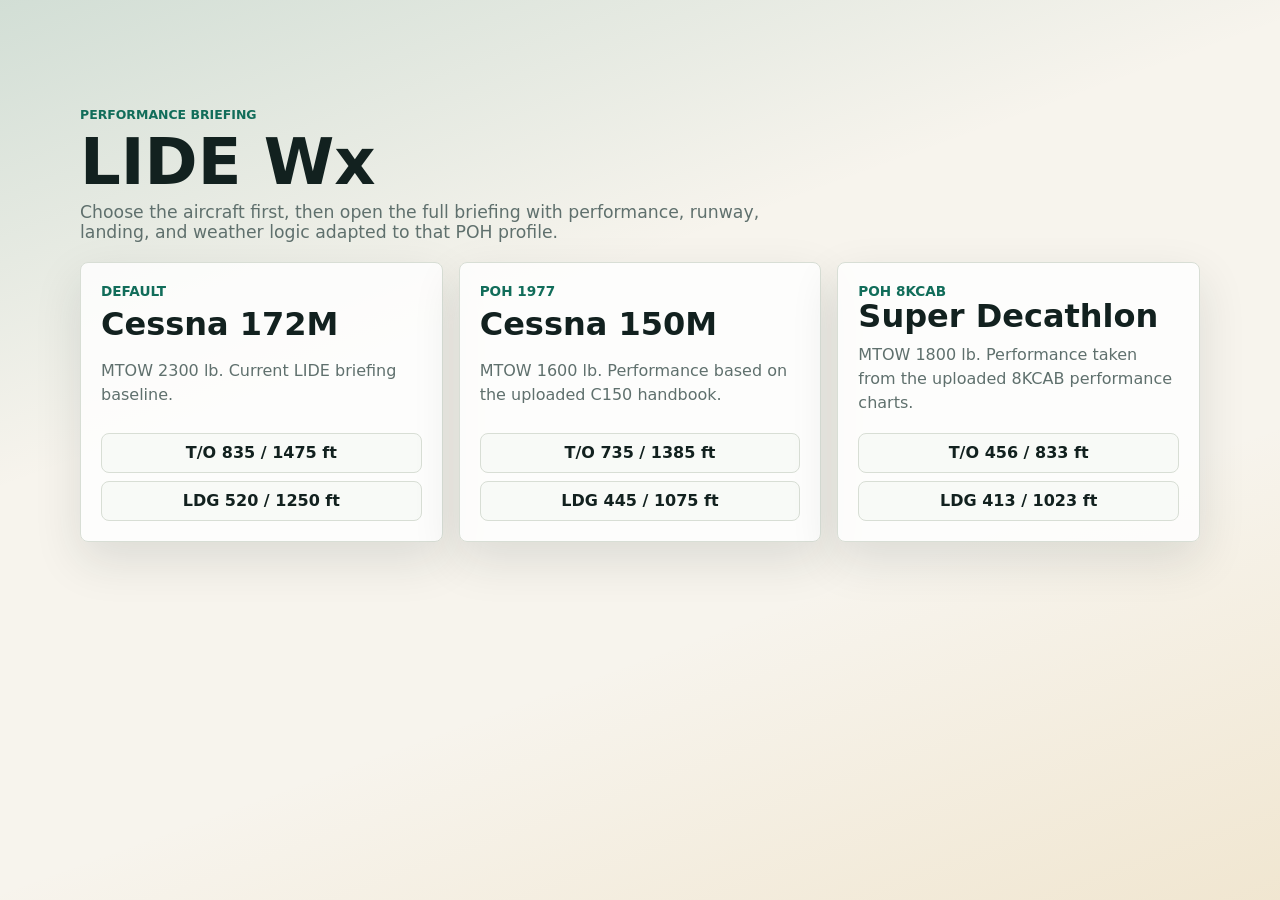
==== commit fc057929: "Add files via upload" ====
--- a/index.html
+++ b/index.html
@@ -6,210 +6,45 @@
   <title>LIDE Wx</title>
   <link rel="stylesheet" href="styles.css">
 </head>
-<body>
-  <main class="app-shell">
-    <header class="hero">
-      <div>
-        <p class="eyebrow">Always-on daily briefing</p>
-        <h1>LIDE Wx</h1>
-        <p class="subhead">LIMP METAR & TAF, surface wind, RWY 11/29, safety altitude, sunset, and Italy SWLL.</p>
-      </div>
-      <div class="status-panel" aria-live="polite">
-        <span id="clock">--:--</span>
-        <span id="utcClock">--:-- UTC</span>
-        <span id="refreshStatus">Loading briefing...</span>
-      </div>
-    </header>
-
-    <section class="tiles" aria-label="Main briefing data">
-      <article class="tile wind-tile">
-        <div class="tile-label">Today Wind</div>
-        <div class="big-number" id="windValue">--</div>
-        <div class="qnh-line" id="qnhValue">QNH --</div>
-        <div class="tile-detail" id="windDetail">Surface wind at LIDE</div>
-      </article>
-
-      <article class="tile runway-tile">
-        <div class="tile-label">RWY In Use</div>
-        <div class="big-number" id="runwayValue">--</div>
-        <div class="tile-detail" id="runwayDetail">Based on headwind component</div>
-      </article>
-
-      <article class="tile safety-tile">
-        <div class="tile-label">Today Safety Altitude</div>
-        <div class="big-number" id="safetyValue">--</div>
-        <div class="tile-detail" id="safetyDetail">Minimum 900 ft AGL at MTOW</div>
-      </article>
-
-      <article class="tile sunset-tile">
-        <div class="tile-label">Sunset</div>
-        <div class="big-number" id="sunsetValue">--:--</div>
-        <div class="tile-detail" id="sunsetDetail">LIDE local time</div>
-      </article>
-
-      <article class="tile distance-tile">
-        <div class="tile-label">Ground Roll</div>
-        <div class="big-number" id="groundRollValue">--</div>
-        <div class="tile-detail" id="groundRollDetail">Corrected takeoff roll</div>
-      </article>
-
-      <article class="tile distance-tile">
-        <div class="tile-label">50 ft Distance</div>
-        <div class="big-number" id="fiftyFtValue">--</div>
-        <div class="tile-detail" id="fiftyFtDetail">Corrected obstacle distance</div>
-      </article>
+<body class="home-page">
+  <main class="home-shell">
+    <section class="home-hero">
+      <p class="eyebrow">Performance briefing</p>
+      <h1>LIDE Wx</h1>
+      <p class="subhead">Choose the aircraft first, then open the full briefing with performance, runway, landing, and weather logic adapted to that POH profile.</p>
     </section>
 
-    <section class="runway-band" aria-label="Runway wind visual">
-      <div class="runway-copy">
-        <p class="eyebrow">Runway 11 / 29</p>
-        <h2 id="runwayAdvice">Waiting for wind</h2>
-        <p id="componentText">Headwind and crosswind components will appear here.</p>
-      </div>
-      <svg class="runway-svg" viewBox="0 0 760 220" role="img" aria-labelledby="runwaySvgTitle">
-        <title id="runwaySvgTitle">Runway 11 and 29 orientation diagram</title>
-        <defs>
-          <marker id="arrow" markerWidth="12" markerHeight="12" refX="9" refY="3" orient="auto" markerUnits="strokeWidth">
-            <path d="M0,0 L0,6 L9,3 z"></path>
-          </marker>
-          <marker id="climbArrow" markerWidth="10" markerHeight="10" refX="8" refY="3" orient="auto" markerUnits="strokeWidth">
-            <path d="M0,0 L0,6 L8,3 z"></path>
-          </marker>
-        </defs>
-        <line class="runway-line" x1="110" y1="150" x2="650" y2="150"></line>
-        <text class="runway-end runway-11" id="svgRwy11" x="72" y="162">11</text>
-        <text class="runway-end runway-29" id="svgRwy29" x="674" y="162">29</text>
-        <g class="wind-vector" id="windVector">
-          <line class="wind-arrow" x1="318" y1="76" x2="388" y2="132"></line>
-        </g>
-        <g id="takeoffMarkers">
-          <line class="distance-marker ground-marker" id="groundRollMarker" x1="240" y1="124" x2="240" y2="176"></line>
-          <text class="distance-label" id="groundRollSvgLabel" x="240" y="112">GR -- m</text>
-          <line class="distance-marker fifty-marker" id="fiftyFtMarker" x1="376" y1="124" x2="376" y2="176"></line>
-          <text class="distance-label" id="fiftyFtSvgLabel" x="376" y="196">50 ft -- m</text>
-          <line class="climb-line" id="climbLine" x1="240" y1="150" x2="376" y2="100"></line>
-          <g class="airplane-icon" id="airplaneIcon" transform="translate(240 150)">
-            <path d="M-17,5 L18,0 L-17,-5 L-8,0 Z"></path>
-          </g>
-        </g>
-        <rect class="wind-report-box" x="516" y="28" width="166" height="48"></rect>
-        <text class="wind-label" id="windSvgLabel" x="599" y="60">Wind</text>
-      </svg>
-      <div class="component-row" aria-label="Runway wind components">
-        <span id="hwcValue">HWC -- kt</span>
-        <span id="twcValue">TWC -- kt</span>
-        <span id="xwcValue">XWC -- kt</span>
-      </div>
+    <section class="aircraft-selector" aria-label="Aircraft selector">
+      <a class="aircraft-card" href="briefing.html?aircraft=c172m">
+        <span class="aircraft-type">Default</span>
+        <h2>Cessna 172M</h2>
+        <p>MTOW 2300 lb. Current LIDE briefing baseline.</p>
+        <div class="aircraft-metrics">
+          <span>T/O 835 / 1475 ft</span>
+          <span>LDG 520 / 1250 ft</span>
+        </div>
+      </a>
+
+      <a class="aircraft-card" href="briefing.html?aircraft=c150m">
+        <span class="aircraft-type">POH 1977</span>
+        <h2>Cessna 150M</h2>
+        <p>MTOW 1600 lb. Performance based on the uploaded C150 handbook.</p>
+        <div class="aircraft-metrics">
+          <span>T/O 735 / 1385 ft</span>
+          <span>LDG 445 / 1075 ft</span>
+        </div>
+      </a>
+
+      <a class="aircraft-card" href="briefing.html?aircraft=8kcab">
+        <span class="aircraft-type">POH 8KCAB</span>
+        <h2>Super Decathlon</h2>
+        <p>MTOW 1800 lb. Performance taken from the uploaded 8KCAB performance charts.</p>
+        <div class="aircraft-metrics">
+          <span>T/O 456 / 833 ft</span>
+          <span>LDG 413 / 1023 ft</span>
+        </div>
+      </a>
     </section>
-
-    <section class="airport-tool" aria-label="Airport landing calculator">
-      <div class="panel-header">
-        <h2>Airport Landing Calculator</h2>
-        <span>C172M MTOW 2300 lb</span>
-      </div>
-      <div class="airport-tool-grid">
-        <div class="airport-input-row">
-          <label for="airportIcao">ICAO</label>
-          <input id="airportIcao" type="text" value="LIDE" maxlength="4" autocomplete="off">
-          <button id="airportCalcButton" type="button">Calculate</button>
-        </div>
-        <div class="airport-result-main">
-          <div>
-            <p class="tile-label">Estimated RWY</p>
-            <strong id="airportRunwayValue">--</strong>
-          </div>
-          <div>
-            <p class="tile-label">Landing Ground Roll</p>
-            <strong id="airportLandingRollValue">--</strong>
-          </div>
-          <div>
-            <p class="tile-label">Landing 50 ft</p>
-            <strong id="airportLanding50Value">--</strong>
-          </div>
-        </div>
-      </div>
-      <div class="airport-result-detail" id="airportWeatherValue">Insert ICAO and calculate.</div>
-      <div class="component-row airport-components">
-        <span id="airportHwcValue">HWC -- kt</span>
-        <span id="airportTwcValue">TWC -- kt</span>
-        <span id="airportXwcValue">XWC -- kt</span>
-      </div>
-    </section>
-
-    <section class="swll-panel" aria-label="SWLL Italy">
-      <div class="panel-header">
-        <h2>SWLL Italy</h2>
-        <a href="https://www.meteoam.it/it/swll" target="_blank" rel="noopener">Open official page</a>
-      </div>
-      <iframe
-        id="swllFrame"
-        title="MeteoAM SWLL Italy"
-        src="https://www.meteoam.it/it/swll"
-        loading="lazy"
-      ></iframe>
-    </section>
-
-    <section class="weather-grid">
-      <article class="weather-panel">
-        <div class="panel-header">
-          <h2>METAR LIMP</h2>
-          <span id="metarAge">Open API</span>
-        </div>
-        <pre id="metarText">Loading METAR...</pre>
-      </article>
-
-      <article class="weather-panel">
-        <div class="panel-header">
-          <h2>TAF LIMP</h2>
-          <span id="tafAge">Open API</span>
-        </div>
-        <pre id="tafText">Loading TAF...</pre>
-      </article>
-    </section>
-
-    <section class="notam-panel" aria-label="NOTAM LIDE and LIMP">
-      <div class="panel-header">
-        <h2>NOTAM Today</h2>
-        <span id="notamUpdated">Online official sources</span>
-      </div>
-      <div class="notam-grid">
-        <article class="notam-card">
-          <h3>LIDE</h3>
-          <p>Open Desk Aeronautico NOTAM search, then type LIDE.</p>
-          <a href="https://www.deskaeronautico.it/cerca-notam/" target="_blank" rel="noopener">Open Desk NOTAM</a>
-        </article>
-        <article class="notam-card">
-          <h3>LIMP</h3>
-          <p>Open Desk Aeronautico NOTAM search, then type LIMP.</p>
-          <a href="https://www.deskaeronautico.it/cerca-notam/" target="_blank" rel="noopener">Open Desk NOTAM</a>
-        </article>
-        <article class="notam-card">
-          <h3>Italy Backup</h3>
-          <p>Use official Italian sources if FAA search is unavailable or incomplete.</p>
-          <div class="link-row">
-            <a href="https://www.deskaeronautico.it/cerca-notam/" target="_blank" rel="noopener">Desk</a>
-            <a href="https://www.enav.it" target="_blank" rel="noopener">ENAV</a>
-          </div>
-        </article>
-      </div>
-    </section>
-
-    <section class="details">
-      <article>
-        <h2>Calculation</h2>
-        <p id="calcText">Waiting for weather data.</p>
-      </article>
-      <article>
-        <h2>Source</h2>
-        <p>METAR/TAF: open AviationWeather.gov API. Surface wind: Windy Point Forecast at LIDE when a key is configured, otherwise Open-Meteo fallback. SWLL: MeteoAM embedded when allowed, with the official link above as backup.</p>
-      </article>
-    </section>
-
-    <footer>
-      Educational briefing aid only. Always verify weather, performance, NOTAMs, runway state, and aircraft data with official sources and the POH/AFM.
-    </footer>
   </main>
-
-  <script src="app.js"></script>
 </body>
 </html>
--- a/styles.css
+++ b/styles.css
@@ -27,10 +27,83 @@
   font-family: Inter, ui-sans-serif, system-ui, -apple-system, BlinkMacSystemFont, "Segoe UI", sans-serif;
 }
 
+body.home-page {
+  background:
+    linear-gradient(160deg, rgba(17, 109, 90, 0.16), transparent 36%),
+    linear-gradient(340deg, rgba(201, 146, 36, 0.14), transparent 35%),
+    var(--paper);
+}
+
 .app-shell {
   width: min(1120px, calc(100% - 28px));
   margin: 0 auto;
   padding: 22px 0 28px;
+}
+
+.home-shell {
+  width: min(1120px, calc(100% - 28px));
+  margin: 0 auto;
+  padding: 42px 0 32px;
+}
+
+.home-hero {
+  min-height: 220px;
+  display: grid;
+  align-content: end;
+  padding-bottom: 20px;
+}
+
+.aircraft-selector {
+  display: grid;
+  grid-template-columns: repeat(3, minmax(0, 1fr));
+  gap: 16px;
+}
+
+.aircraft-card {
+  min-height: 280px;
+  display: grid;
+  align-content: space-between;
+  padding: 20px;
+  border: 1px solid var(--line);
+  border-radius: 8px;
+  background: rgba(255, 255, 255, 0.82);
+  box-shadow: var(--shadow);
+  color: var(--ink);
+  text-decoration: none;
+}
+
+.aircraft-card h2 {
+  margin-bottom: 10px;
+  font-size: 2rem;
+  line-height: 0.95;
+}
+
+.aircraft-card p {
+  color: var(--muted);
+  line-height: 1.5;
+}
+
+.aircraft-type {
+  color: var(--green);
+  font-size: 0.85rem;
+  font-weight: 900;
+  text-transform: uppercase;
+}
+
+.aircraft-metrics {
+  display: grid;
+  gap: 8px;
+}
+
+.aircraft-metrics span {
+  min-height: 40px;
+  display: inline-flex;
+  align-items: center;
+  justify-content: center;
+  border: 1px solid var(--line);
+  border-radius: 8px;
+  background: rgba(248, 250, 247, 0.9);
+  font-weight: 900;
 }
 
 .hero {
@@ -87,6 +160,13 @@
   box-shadow: var(--shadow);
 }
 
+.aircraft-chip {
+  color: var(--green);
+  font-size: 0.9rem;
+  font-weight: 900;
+  text-transform: uppercase;
+}
+
 #clock {
   font-size: 2.5rem;
   font-weight: 850;
@@ -314,18 +394,19 @@
 
 .airport-tool-grid {
   display: grid;
-  grid-template-columns: 260px 1fr;
+  grid-template-columns: 1fr;
   gap: 14px;
   align-items: stretch;
 }
 
 .airport-input-row {
   display: grid;
-  grid-template-columns: 1fr;
+  grid-template-columns: minmax(0, 1fr) minmax(0, 1fr);
   gap: 8px;
 }
 
 .airport-input-row label {
+  grid-column: 1 / -1;
   color: var(--muted);
   font-size: 0.86rem;
   font-weight: 800;
@@ -335,6 +416,7 @@
 .airport-input-row input,
 .airport-input-row button {
   min-height: 48px;
+  width: 100%;
   border: 1px solid var(--line);
   border-radius: 8px;
   font: inherit;
@@ -381,6 +463,57 @@
   margin-top: 12px;
   color: var(--muted);
   line-height: 1.5;
+}
+
+.airport-reports {
+  margin-top: 14px;
+  padding: 18px;
+  border: 1px solid var(--line);
+  border-radius: 8px;
+  background: rgba(255, 255, 255, 0.84);
+  box-shadow: var(--shadow);
+}
+
+.airport-report-controls {
+  display: grid;
+  grid-template-columns: 120px minmax(0, 1fr) 160px;
+  gap: 10px;
+  align-items: end;
+  margin-bottom: 14px;
+}
+
+.airport-report-controls label {
+  color: var(--muted);
+  font-size: 0.86rem;
+  font-weight: 800;
+  text-transform: uppercase;
+}
+
+.airport-report-controls input,
+.airport-report-controls button {
+  min-height: 48px;
+  width: 100%;
+  border: 1px solid var(--line);
+  border-radius: 8px;
+  font: inherit;
+}
+
+.airport-report-controls input {
+  padding: 8px 12px;
+  font-size: 1.35rem;
+  font-weight: 900;
+  text-transform: uppercase;
+}
+
+.airport-report-controls button {
+  background: var(--green);
+  color: #fff;
+  font-weight: 900;
+  cursor: pointer;
+}
+
+.compact-grid {
+  margin-top: 0;
 }
 
 .weather-grid {
@@ -519,6 +652,7 @@
 }
 
 @media (max-width: 920px) {
+  .aircraft-selector,
   .hero,
   .runway-band,
   .weather-grid,
@@ -543,6 +677,10 @@
   .airport-result-main {
     grid-template-columns: 1fr;
   }
+
+  .airport-report-controls {
+    grid-template-columns: 1fr;
+  }
 }
 
 @media (max-width: 560px) {
@@ -566,4 +704,8 @@
   .component-row {
     grid-template-columns: 1fr;
   }
-}
+
+  .airport-input-row {
+    grid-template-columns: 1fr;
+  }
+}
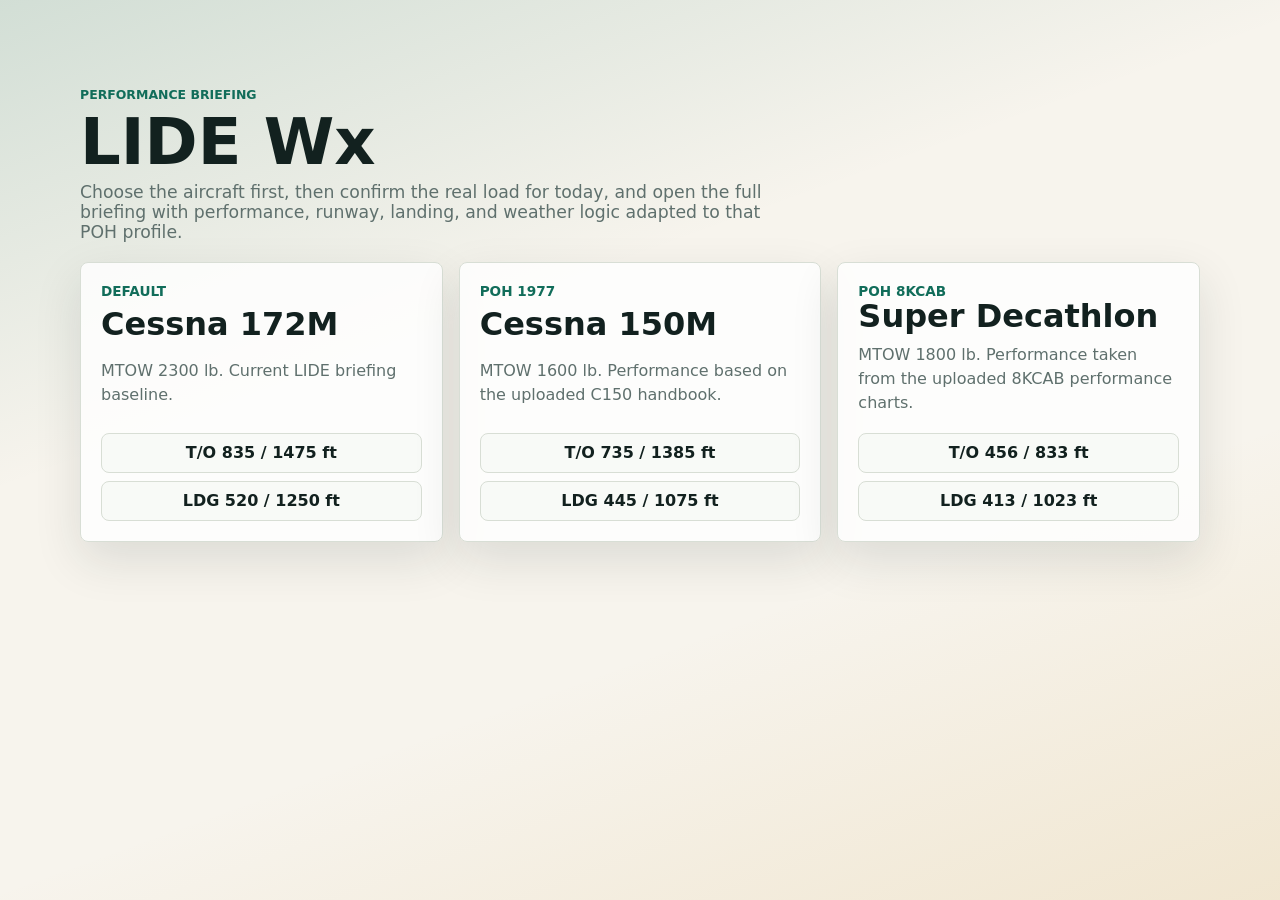
==== commit d7552718: "Add files via upload" ====
--- a/index.html
+++ b/index.html
@@ -11,11 +11,11 @@
     <section class="home-hero">
       <p class="eyebrow">Performance briefing</p>
       <h1>LIDE Wx</h1>
-      <p class="subhead">Choose the aircraft first, then open the full briefing with performance, runway, landing, and weather logic adapted to that POH profile.</p>
+      <p class="subhead">Choose the aircraft first, then confirm the real load for today, and open the full briefing with performance, runway, landing, and weather logic adapted to that POH profile.</p>
     </section>
 
     <section class="aircraft-selector" aria-label="Aircraft selector">
-      <a class="aircraft-card" href="briefing.html?aircraft=c172m">
+      <a class="aircraft-card" href="weight.html?aircraft=c172m">
         <span class="aircraft-type">Default</span>
         <h2>Cessna 172M</h2>
         <p>MTOW 2300 lb. Current LIDE briefing baseline.</p>
@@ -25,7 +25,7 @@
         </div>
       </a>
 
-      <a class="aircraft-card" href="briefing.html?aircraft=c150m">
+      <a class="aircraft-card" href="weight.html?aircraft=c150m">
         <span class="aircraft-type">POH 1977</span>
         <h2>Cessna 150M</h2>
         <p>MTOW 1600 lb. Performance based on the uploaded C150 handbook.</p>
@@ -35,7 +35,7 @@
         </div>
       </a>
 
-      <a class="aircraft-card" href="briefing.html?aircraft=8kcab">
+      <a class="aircraft-card" href="weight.html?aircraft=8kcab">
         <span class="aircraft-type">POH 8KCAB</span>
         <h2>Super Decathlon</h2>
         <p>MTOW 1800 lb. Performance taken from the uploaded 8KCAB performance charts.</p>
--- a/styles.css
+++ b/styles.css
@@ -46,6 +46,10 @@
   padding: 42px 0 32px;
 }
 
+.weight-shell {
+  padding-top: 28px;
+}
+
 .home-hero {
   min-height: 220px;
   display: grid;
@@ -57,6 +61,101 @@
   display: grid;
   grid-template-columns: repeat(3, minmax(0, 1fr));
   gap: 16px;
+}
+
+.weight-hero {
+  min-height: 160px;
+  display: grid;
+  grid-template-columns: 1fr minmax(250px, 320px);
+  gap: 18px;
+  align-items: end;
+  padding-bottom: 18px;
+}
+
+.weight-layout {
+  display: grid;
+  grid-template-columns: minmax(320px, 0.95fr) minmax(320px, 1.05fr);
+  gap: 16px;
+}
+
+.weight-form-card,
+.weight-summary-card {
+  padding: 18px;
+  border: 1px solid var(--line);
+  border-radius: 8px;
+  background: rgba(255, 255, 255, 0.84);
+  box-shadow: var(--shadow);
+}
+
+.weight-form {
+  display: grid;
+  gap: 10px;
+}
+
+.weight-row {
+  display: grid;
+  grid-template-columns: minmax(0, 1fr) 180px;
+  gap: 10px;
+  align-items: center;
+}
+
+.weight-row span {
+  color: var(--ink);
+  font-size: 1rem;
+  font-weight: 800;
+}
+
+.weight-row input {
+  min-height: 46px;
+  width: 100%;
+  padding: 8px 12px;
+  border: 1px solid var(--line);
+  border-radius: 8px;
+  font: inherit;
+  font-size: 1.1rem;
+  font-weight: 900;
+  color: var(--ink);
+}
+
+.weight-summary-grid {
+  display: grid;
+  grid-template-columns: repeat(2, minmax(0, 1fr));
+  gap: 10px;
+}
+
+.weight-summary-grid article {
+  min-height: 114px;
+  padding: 14px;
+  border: 1px solid var(--line);
+  border-radius: 8px;
+  background: rgba(255, 255, 255, 0.72);
+}
+
+.weight-summary-grid strong {
+  display: block;
+  margin-top: 14px;
+  font-size: clamp(1.9rem, 4vw, 3rem);
+  line-height: 1;
+}
+
+.weight-status {
+  margin: 14px 2px 0;
+  color: var(--muted);
+  line-height: 1.5;
+}
+
+.weight-continue {
+  min-height: 52px;
+  display: inline-flex;
+  align-items: center;
+  justify-content: center;
+  margin-top: 16px;
+  padding: 10px 18px;
+  border-radius: 8px;
+  background: var(--green);
+  color: #fff;
+  font-weight: 900;
+  text-decoration: none;
 }
 
 .aircraft-card {
@@ -653,6 +752,8 @@
 
 @media (max-width: 920px) {
   .aircraft-selector,
+  .weight-hero,
+  .weight-layout,
   .hero,
   .runway-band,
   .weather-grid,
@@ -689,6 +790,10 @@
     padding-top: 12px;
   }
 
+  .home-shell {
+    width: min(100% - 18px, 1180px);
+  }
+
   .tiles {
     grid-template-columns: 1fr;
   }
@@ -708,4 +813,9 @@
   .airport-input-row {
     grid-template-columns: 1fr;
   }
-}
+
+  .weight-row,
+  .weight-summary-grid {
+    grid-template-columns: 1fr;
+  }
+}
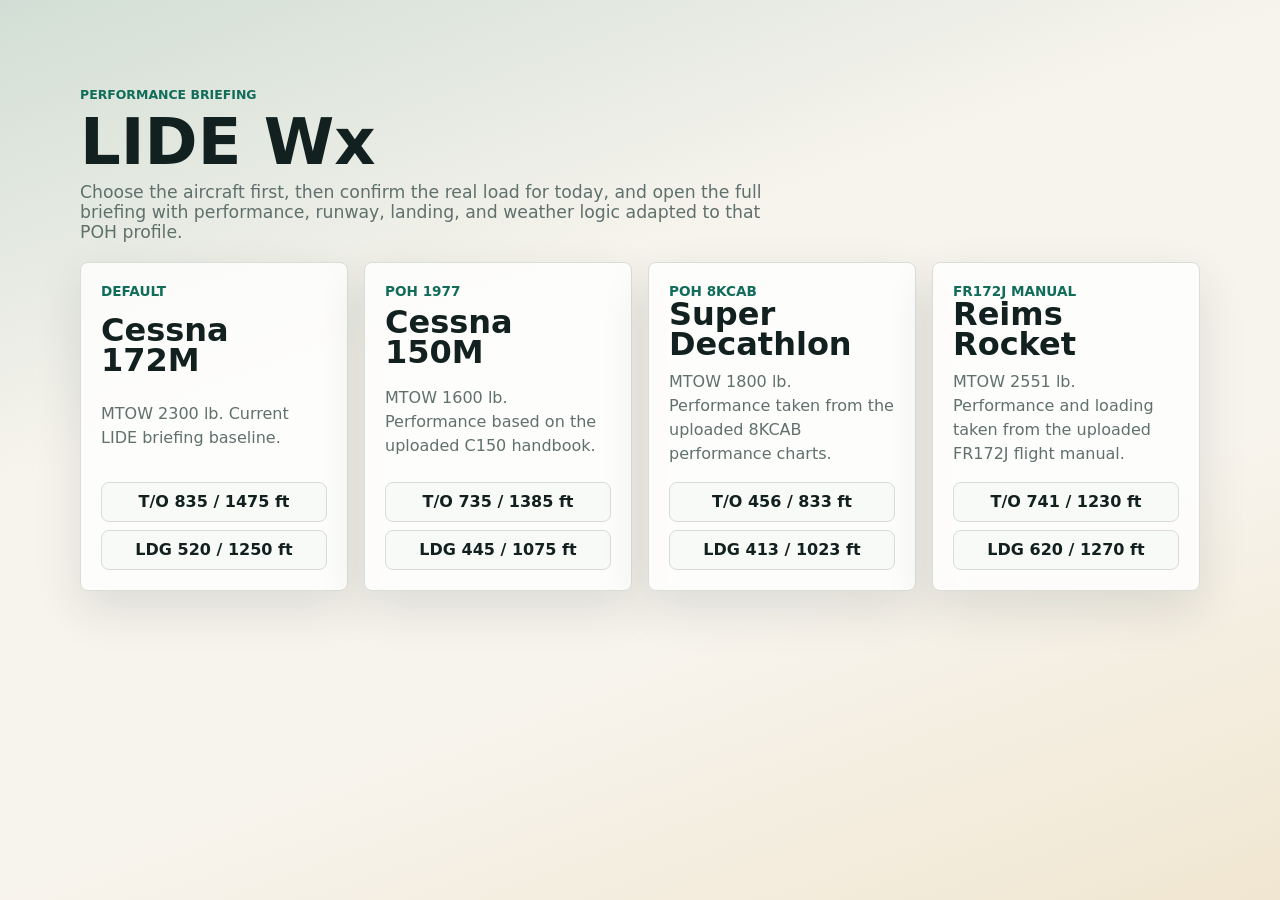
==== commit dae0cd2b: "Add files via upload" ====
--- a/index.html
+++ b/index.html
@@ -44,6 +44,16 @@
           <span>LDG 413 / 1023 ft</span>
         </div>
       </a>
+
+      <a class="aircraft-card" href="weight.html?aircraft=fr172j">
+        <span class="aircraft-type">FR172J Manual</span>
+        <h2>Reims Rocket</h2>
+        <p>MTOW 2551 lb. Performance and loading taken from the uploaded FR172J flight manual.</p>
+        <div class="aircraft-metrics">
+          <span>T/O 741 / 1230 ft</span>
+          <span>LDG 620 / 1270 ft</span>
+        </div>
+      </a>
     </section>
   </main>
 </body>
--- a/styles.css
+++ b/styles.css
@@ -59,7 +59,7 @@
 
 .aircraft-selector {
   display: grid;
-  grid-template-columns: repeat(3, minmax(0, 1fr));
+  grid-template-columns: repeat(auto-fit, minmax(240px, 1fr));
   gap: 16px;
 }
 
@@ -144,18 +144,36 @@
   line-height: 1.5;
 }
 
+.weight-actions {
+  display: flex;
+  flex-wrap: wrap;
+  gap: 10px;
+  margin-top: 16px;
+}
+
+.weight-secondary,
 .weight-continue {
   min-height: 52px;
   display: inline-flex;
   align-items: center;
   justify-content: center;
-  margin-top: 16px;
   padding: 10px 18px;
   border-radius: 8px;
+  font-weight: 900;
+  font: inherit;
+  text-decoration: none;
+}
+
+.weight-secondary {
+  border: 1px solid var(--line);
+  background: rgba(255, 255, 255, 0.78);
+  color: var(--ink);
+  cursor: pointer;
+}
+
+.weight-continue {
   background: var(--green);
   color: #fff;
-  font-weight: 900;
-  text-decoration: none;
 }
 
 .aircraft-card {
